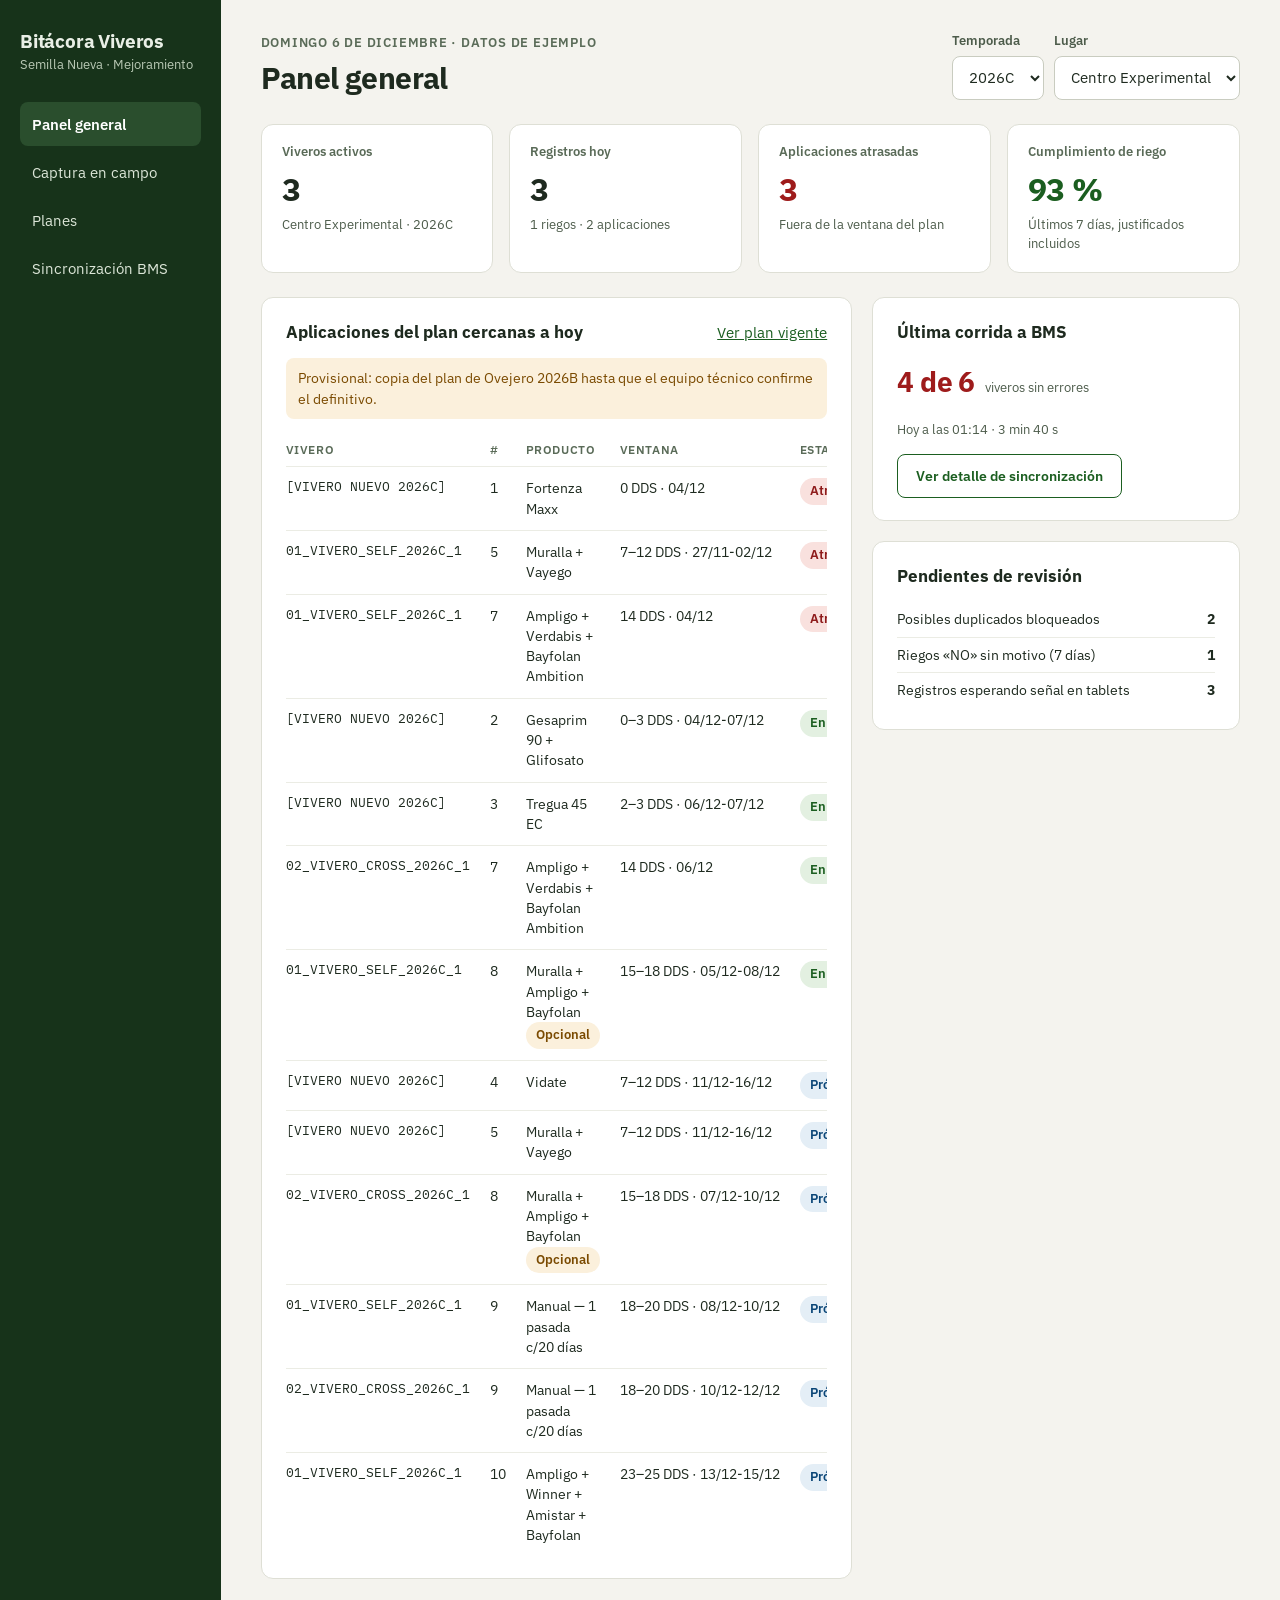
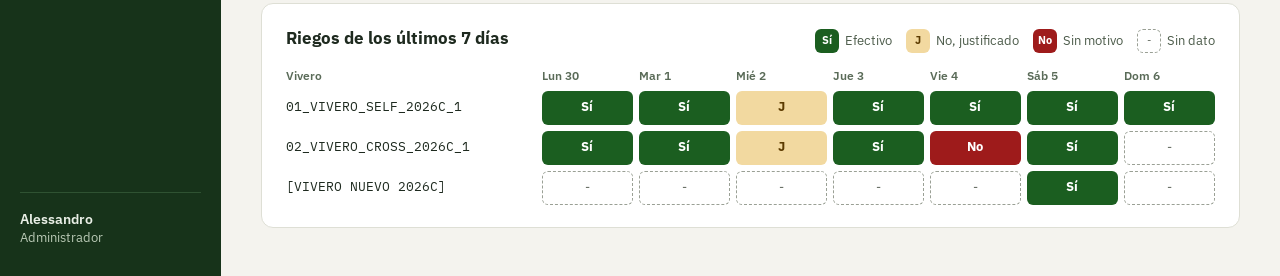
==== bitacora viveros.html @ ddafcb3c "Add files via upload" ====
<!DOCTYPE html>
<!-- ARCHIVO GENERADO por construir_unico.py: no editar a mano. Editar index.html, styles.css, data.js y app.js. -->
<html lang="es">
<head>
    <meta charset="utf-8">
    <meta name="viewport" content="width=device-width, initial-scale=1">
    <title>Bitácora Viveros</title>
    <link rel="preconnect" href="https://fonts.googleapis.com">
    <link rel="preconnect" href="https://fonts.gstatic.com" crossorigin>
    <link href="https://fonts.googleapis.com/css2?family=IBM+Plex+Sans:wght@400;500;600;700&family=IBM+Plex+Mono:wght@400;500&display=swap" rel="stylesheet">
    <style>
/*----------------------------------------------------
Bitacora viveros - estilos / 
Todos los colores viven aquí como variables (tokens)
------------------------------------------------------ */
:root {
    --bg: #F4F3EE;
    --surface: #FFFFFF;
    --surface-soft: #FAFAF6;
    --line: #DEDFD5;
    --line-soft: #EBECE4;
    --input-line: #C9CCC0;

    --ink: #1E2A1F;
    --muted: #4D5C4B;
    --label: #5A6B58;

    --green: #1B5E20;
    --green-dark: #17331A;
    --green-nav: #2A4E2D;
    --green-nav-line: #2F5232;
    --nav-text: #DCE6D8;
    --nav-sub: #B9C9B5;

    --blue: #0B4677;

    --ok-bg: #E3F0E1;   --ok-fg: #1B5E20;
    --err-bg: #F9E1DE;  --err-fg: #8E1B1B;  --err-row: #FCEEEC;
    --warn-bg: #FBF0DC; --warn-fg: #7A4A00;
    --info-bg: #E4EEF6; --info-fg: #0B4677; --info-row: #F1F6FA;

    --cell-si: #1B5E20;
    --cell-just: #F2D9A0; --cell-just-fg: #5C3B00;
    --cell-no: #9E1B1B;

    --radius: 12px;
    --radius-sm: 8px;
    --font: 'IBM Plex Sans', 'Helvetica Neue', sans-serif;
    --mono: 'IBM Plex Mono', ui-monospace, monospace;
}

* { box-sizing: border-box; }
html, body { margin: 0; }
body {
    background: var(--bg);
    color: var(--ink);
    font-family: var(--font);
    font-size: 15px;
    line-height: 1.45;
}
a { color: var(--green); }
a:hover { color: #0F3D13; }
button, input, select, textarea { font-family: inherit; font-size: inherit; color: inherit; }
button { cursor: pointer; }
button:disabled {cursor: not-allowed; }
:focus-visible {outline: 3px solid #6FA9DC; outline-offset: 2px; }
.mono { font-family: var(--mono); font-size: 13px; }
.oculto { display: none !important; }

/*------------------ Estructura ----------------------------*/
.app { display: flex; flex-wrap: wrap; min-height: 100vh; }

.sidebar {
    flex: 1 1 220px;
    max-width: 260px;
    background: var(--green-dark);
    color: #E9EFE6;
    padding: 28px 20px;
    display: flex;
    flex-direction: column;
    gap: 28px;
}
.brand-name { font-size: 19px; font-weight: 700; letter-spacing: -0.01em; }
.brand-sub { font-size: 13px; color: var(--nav-sub); }
.nav-links { display: flex; flex-direction: column; gap: 4px; }
.nav-links a {
    display: flex; align-items: center; min-height: 44px;
    padding: 0 12px; border-radius: var(--radius-sm);
    color: var(--nav-text); text-decoration: none; font-size: 15px;
}
.nav-links a:hover { background: var(--green-nav); color: #FFF; }
.nav-links a.activo { background: var(--green-nav); color: #FFF; font-weight: 600; }
.nav-user { margin-top: auto; border-top: 1px solid var(--green-nav-line); padding-top: 16px; }
.nav-user-name { font-size: 14px; font-weight: 600; }
.nav-user-rol { font-size: 13px; color: var(--nav-sub); }

.view {
    flex: 999 1 560px;
    min-width: 0;
    padding: 32px 40px 48px;
    display: flex;
    flex-direction: column;
    gap: 24px;
    outline: none;
}

/* -------- En el télefono el menú se vuelve una barra horizontal arriba */
@media (max-width: 820px) {
    .sidebar { max-width: none; flex-basis: 100%; padding: 14px 16px; gap: 10px; }
    .nav-links { flex-direction: row; overflow-x: auto; gap: 6px; }
    .nav-links a { white-space: nowrap; }
    .nav-user { display: none; }
    .view { padding: 20px 16px 40px; }
}

/* ----------------- Encabezados ----------------------------------- */
.page-head {
    display: flex; flex-wrap: wrap; align-items: flex-end;
    justify-content: space-between; gap: 16px;
}
.eyebrow {
    font-size: 13px; font-weight: 600; color: var(--label);
    text-transform: uppercase; letter-spacing: 0.06em;
}
h1 { margin: 4px 0 0; font-size: 30px; font-weight: 700; letter-spacing: -0.02em; }
h2 { margin: 0; font-size: 17px; font-weight: 700; }
.lead { margin: 6px 0 0; font-size: 15px; color: var(--muted); max-width: 720px; }

/*------------------------ Tarjeta y rejillas ------------------------- */
.card {
    background: var(--surface);
    border: 1px solid var(--line);
    border-radius: var(--radius);
    padding: 22px 24px;
    display: flex; flex-direction: column; gap: 14px;
    min-width: 0;
}
.card-head { display: flex; flex-wrap: wrap; justify-content: space-between; align-items: baseline; gap: 10px; }
.row { display: flex; flex-wrap: wrap; gap: 20px; align-items: stretch; }
.row > .grow-3 { flex: 3 1 520px; }
.row > .grow-2 { flex: 2 1 320px; }
.row > .grow-1 { flex: 1 1 360px; }
.stack { display: flex; flex-direction: column; gap: 20px; min-width: 0; }

.kpis { display: grid; grid-template-columns: repeat(4, minmax(0, 1fr)); gap:16px; }
@media (max-width: 1100px) { .kpis { grid-template-columns: repeat(2, minmax(0, 1fr)); } }
.kpi { background: var(--surface); border: 1px solid var(--line); border-radius: var(--radius); padding: 18px 20px; }
.kpi-label { font-size: 13px; font-weight: 600; color: var(--label); }
.kpi-value { font-size: 32px; font-weight: 700; letter-spacing: -0.02em; margin: 4px 0; }
.kpi-value.bad { color: var(--cell-no); }
.kpi-value.good { color: var(--green); }
.kpi-value.warn { color: var(--warn-fg); }
.kpi-sub { font-size: 13px; color: var(--muted); }

/*----------------------- Formularios ---------------------------------- */
.field { display: flex; flex-direction: column; gap: 5px; font-size: 13px; font-weight: 600; color: var(--muted); }
.field-inline { display: flex; flex-wrap: wrap; gap: 10px; }
.grid-2 { display: grid; grid-template-columns: repeat(2, minmax(0, 1fr)); gap: 12px; }
select, input[type=text], input[type=date], textarea {
    font-size: 15px; font-weight: 400;
    padding: 10px 12px; min-height: 44px;
    border: 1px solid var(--input-line); border-radius: var(--radius-sm);
    background: var(--surface); color: var(--ink); width: 100%;
}
textarea { min-height: 72px; resize: vertical; }

/*---------------- Botones ---------------------*/
.btn {
    display: inline-flex; align-items: center; justify-content: center; gap: 8px;
    min-height: 44px; padding: 0 18px; border-radius: var(--radius-sm);
    border: 1px solid var(--input-line); background: var(--surface);
    font-size: 14px; font-weight: 600; text-decoration: none; color: var(--ink);
}
.btn:hover { border-color: var(--muted); }
.btn-primary { background: var(--green); border-color: var(--green); color: #FFF; font-size: 15px; font-weight: 700; min-height: 48px; }
.btn-primary:hover { background: #154A19; color: #FFF; }
.btn-primary:disabled { background: #A8B6A4; border-color: #A8B6A4; }
.btn-blue { background: var(--blue); border-color: var(--blue); color: #FFF; }
.btn-outline-green { border-color: var(--green); color: var(--green); align-self: flex-start; }
.btn-sm { min-height: 40px; padding: 0 14px; font-size: 13px; }

.seg { display: flex; gap: 8px; }
.seg button {
    flex: 1; min-height: 46px; border-radius: 10px;
    border: 1px solid var(--input-line); background: var(--surface);
    font-size: 15px; font-weight: 700;
}
.seg button[aria-pressed=true].si { background: var(--green); border-color: var(--green); color: #FFF; }
.seg button[aria-pressed=true].parcial { background: #B45309; border-color: #B45309; color: #FFF; }
.seg button[aria-pressed=true].no { background: var(--cell-no); border-color: var(--cell-no); color: #FFF; }
.seg button[aria-pressed=true].azul { background: var(--blue); border-color: var(--blue); color: #FFF; }
.seg button[aria-pressed=true].verde { background: var(--green); border-color: var(--green); color: #FFF; }

.chips { display: flex; flex-wrap: wrap; gap: 8px; }
.chips button {
    min-height: 44px; padding: 0 14px; border-radius: 22px;
    border: 1px solid var(--input-line); background: var(--surface);
    font-size: 14px; font-weight: 600;
}
.chips button[aria-pressed=true] { background: var(--blue); border-color: var(--blue); color: #FFF; }

/* --------------------- Etiqueta de estudio ----------------------------- */
.pill { display: inline-block; padding: 4px 10px; border-radius: 999px; font-size: 13px; font-weight: 600; white-space: nowrap; }
.pill.ok { background: var(--ok-bg); color: var(--ok-fg); }
.pill.err { background: var(--err-bg); color: var(--err-fg); }
.pill.warn { background: var(--warn-bg); color: var(--warn-fg); }
.pill.info { background: var(--info-bg); color: var(--info-fg); }

.notice { border-radius: var(--radius-sm); padding: 10px 12px; font-size: 14px; }
.notice.warn { background: var(--warn-bg); color: var(--warn-fg); }
.notice.err { background: var(--err-row); color: #7A1616; }
.notice.muted { background: var(--bg); color: var(--muted); }

/* --------------------------- Tablas ------------------------*/
.table-wrap { overflow-x: auto; }
table { width: 100%; border-collapse: collapse; font-size: 14px; }
th {
    text-align: left; color: var(--label); font-size: 12px; font-weight: 600;
    text-transform: uppercase; letter-spacing: 0.05em; padding: 8px 10px;
}
td { padding: 11px 10px; border-top: 1px solid var(--line-soft); vertical-align: top; }
th:first-child, td:first-child { padding-left: 0; }
th:last-child, td:last-child { padding-right: 0; }
tr.fila-err { background: var(--err-row); }
tr.fila-cambio { background: var(--info-row); }
.valid-ok { color: var(--ok-fg); font-weight: 600; font-size: 13px; }
.valid-err { color: var(--err-fg); font-weight: 600; font-size: 13px; }
.valid-cambio { color: var(--info-fg); font-weight: 600; font-size: 13px; }
.table-foot { font-size: 13px; color: var(--muted); }

/* ------------------------------ Cuadricula de riego ----------------------------*/
.legend { display: flex; flex-wrap: wrap; gap: 14px; font-size: 13px; color: var(--muted); }
.legend span { display: inline-flex; align-items: center; gap: 6px; }
.grid-riegos { display: flex; flex-direction: column; gap: 6px; min-width: 640px; }
.grid-riegos .fila {
    display: grid; grid-template-columns: 250px repeat(7, minmax(0, 1fr)); gap: 6px; align-items: center;
} 
.grid-riegos .cab { font-size: 12px; font-weight: 600; color: var(--label); }
.celda {
    height: 34px; border-radius: 6px; display: flex; align-items: center; justify-content: center;
    font-size: 13px; font-weight: 700;
}
.celda.S { background: var(--cell-si); color: #FFF; }
.celda.J { background: var(--cell-just); color: var(--cell-just-fg); }
.celda.N { background: var(--cell-no); color: #FFF; }
.celda.X { border: 1px dashed #9AA095; color: #6B7268; font-weight: 400; }
.legend .celda { width: 24px; height: 24px; font-size: 11px; }

/*------------------- Pantalla Planes ------------------- */
.dropzone {
    border: 2px dashed #A9B5A3; border-radius: 10px; padding: 22px;
    display: flex; flex-direction: column; align-items: center; gap: 8px;
    text-align: center; background: var(--surface-soft);
}
.dropzone.arrastrando { border-color: var(--green); background: var(--ok-bg); }
.dropzone-file { font-family: var(--mono); font-size: 15px; font-weight: 500; }
.historial { display: flex; flex-direction: column; gap: 10px; font-size: 14px; }
.historial span { color: var(--muted); display: block; }

/* --------------------- Pantalla Sync --------------------------*/
.flujo { display: flex; flex-wrap: wrap; align-items: center; gap: 12px; }
.flujo .nodo{ flex: 1 1 200px; background: var(--surface); border: 1px solid var(--line); border-radius: var(--radius); padding: 16px 18px; }
.flujo .nodo b{ display: block; font-size: 16px; margin: 2px 0; }
.flujo .nodo small { font-size: 13px; color: var(--muted); }
.flujo .flecha { font-size: 22px; color: #6B7268; }
.lista-simple { display: flex; flex-direction: column; font-size: 14px; }
.lista-simple > div { display: flex; justify-content: space-between; gap: 12px; padding: 7px 0; border-top: 1px solid var(--line-soft); }
.lista-simple > div:first-child { border-top: 0; }

/* -------------------------- Pantalla Captura (diseño de telefono) --------------------- */
.captura { max-width: 440px; width: 100%; margin: 0 auto; display: flex; flex-direction: column; gap: 14px; }
.captura-head { background: var(--green-dark); color: #FFF; border-radius: var(--radius); padding: 16px 18px; display: flex; flex-direction: column; gap: 10px; }
.captura-head small { color: #C9D6C5; font-size: 13px; }
.estado-red { display: flex; align-items: center; gap: 8px; border-radius: var(--radius-sm); padding: 8px 10px; font-size: 13px; font-weight: 600; }
.estado-red.offline { background: var(--warn-bg); color: #5C3B00; }
.estado-red.online { background: var(--ok-bg); color: var(--ok-fg); }
.vivero-btn {
    text-align: left; width: 100%; min-height: 56px; padding: 10px 12px;
    border-radius: 10px; border: 1px solid var(--input-line); background: var(--surface);
    display: flex; flex-direction: column; gap: 2px;
}
.vivero-btn[aria-pressed=true] { border: 2px solid var(--blue); padding: 9px 11px; }
.vivero-btn .mono { font-weight: 500; }
.vivero-btn small { font-size: 12px; color: var(--muted); }
.plan-info { background: var(--ok-bg); border-radius: 10px; padding: 10px 12px; font-size: 14px; }
.plan-info b { color: var(--green); }
.btn-guardar { min-height: 54px; border-radius: 12px; border: 0; font-size: 17px; font-weight: 700; color: #FFF; width: 100%; }
.btn-guardar.riego { background: var(--blue); }
.btn-guardar.apli { background: var(--green); }

/* ------------------- Toast ------------------- */
.toast {
    position: fixed; left: 50%; bottom: 24px; transform: translateX(-50%);
    background: #2E7D32; color: #FFF; padding: 12px 20px; border-radius: 10px;
    font-weight: 600; box-shadow: 0 4px 14px rgba(0,0,0,.25); z-index: 50;
    max-width: 90%; text-align: center; display: none; 
}
.toast.error { background: var(--cell-no); }
.toast.visible { display: block; }
</style>
</head>
<body>
    <div class="app">
        <nav class="sidebar" aria-label="Menú principal">
            <div class="brand">
                <div class="brand-name">Bitácora Viveros</div>
                <div class="brand-sub">Semilla Nueva · Mejoramiento</div>
            </div>
            <div class="nav-links">
                <a href="#/panel" data-route="panel">Panel general</a>
                <a href="#/captura" data-route="captura">Captura en campo</a>
                <a href="#/planes" data-route="planes">Planes</a>
                <a href="#/sync" data-route="sync">Sincronización BMS</a>
            </div>
            <div class="nav-user">
                <div class="nav-user-name" id="usuarioNombre"></div>
                <div class="nav-user-rol" id="usuarioRol"></div>
            </div>
        </nav>
        <main id="view" class="view" tabindex="-1"></main>
    </div>
    <div id="toast" class="toast" role="status" aria-live="polite"></div>

    <!-- data.js es el único archivo con datos de ejemplo.
        Cuando se conecte Supabase, se reemplaza por consultas reales -->
    <script>
/* ============================================================
   DATOS DE EJEMPLO — solo para el diseño.
   Los nombres de campos siguen las columnas reales de Supabase
   (viveros, plan, registro_aplicaciones, registro_riegos) para
   que el cambio a consultas reales sea directo.
   Las fechas se calculan respecto a hoy para que el panel
   siempre se vea "vivo".
   ============================================================ */
(function () {
  function haceDias(n) {
    var d = new Date();
    d.setHours(0, 0, 0, 0);
    d.setDate(d.getDate() - n);
    return d.getFullYear() + '-' + String(d.getMonth() + 1).padStart(2, '0') + '-' + String(d.getDate()).padStart(2, '0');
  }
  function marca(diasAtras, hora) {
    return haceDias(diasAtras) + 'T' + hora + ':00-06:00';
  }

  // Plan de aplicaciones base (el mismo de Ovejero 2026B)
  var filasPlanBase = [
    [1, 0, 0, '0 DDS', 'Siembra', 'Tto. Semilla', 'Fortenza Maxx', '6–8 ml / Kg semilla', ''],
    [2, 0, 3, '0–3 DDS', 'V0', 'Herbicida preemergente', 'Gesaprim 90 + Glifosato', '1.0–1.5 kg/mz + 2.0 L/mz', ''],
    [3, 2, 3, '2–3 DDS', 'V0', 'Insect. suelo', 'Tregua 45 EC', '1.5–2.0 L/mz', 'Gusano nochero y plagas de suelo'],
    [4, 7, 12, '7–12 DDS', 'Ve–V2', 'Insect. suelo', 'Vidate', '1 L/mz', ''],
    [5, 7, 12, '7–12 DDS', 'V1–V2', 'Insect. chupadores', 'Muralla + Vayego', '0.325 L/mz + 0.10–0.125 L/mz', ''],
    [6, 11, 13, '11–13 DDS', 'V2–V3', 'Fertilización', 'Triple 15 Yara', '6 qq/mz', ''],
    [7, 14, 14, '14 DDS', 'V3–V4', 'Spiroplasma', 'Ampligo + Verdabis + Bayfolan Ambition', '0.15 L/mz + 0.15 L/mz + 1 L/mz', ''],
    [8, 15, 18, '15–18 DDS', 'V4–V5', 'Spiroplasma (OPC)', 'Muralla + Ampligo + Bayfolan', '0.15 L/mz + 0.15 L/mz + 1 L/mz', 'APLICACIÓN OPCIONAL'],
    [9, 18, 20, '18–20 DDS', 'V5–V6', 'Control Malezas', 'Manual — 1 pasada c/20 días', '1 pasada cada 20 días', ''],
    [10, 23, 25, '23–25 DDS', 'V6–V7', 'Spiroplasma / Spodoptera', 'Ampligo + Winner + Amistar + Bayfolan', '0.15 + 0.20 + 0.25 + 1 L/mz', ''],
    [11, 25, 30, '25–30 DDS', 'V7–V9', 'Fertilización', 'Nitrostend + S', '4 qq/mz', ''],
    [12, 28, 30, '28–30 DDS', 'V9–V10', 'Spodoptera', 'DeminFit + Certero + Muralla', '0.20 + 0.25 + 0.20 L/mz', ''],
    [13, 29, 32, '29–32 DDS', 'V9–V10', 'Spiroplasma / Spod. OPC', 'Ampligo + Winner + Nativo', '0.15 + 0.20 + 0.15 L/mz', 'OPCIONAL'],
    [14, 35, 35, '35 DDS', 'V11–V12', 'Spodoptera', 'Ampligo + Overon Speed', '0.20 + 0.25 L/mz', ''],
    [15, 38, 40, '38–40 DDS', 'V12', 'Fertilización', 'Nitrostend + S', '3 qq/mz', ''],
    [16, 38, 40, '38–40 DDS', 'V12', 'Fungicida', 'Amistar + Nativo', '0.50–0.70 + 0.15 L/mz', ''],
    [17, 45, 50, '45–50 DDS', 'VT', 'Fungicida', 'Amistar + Nativo', '0.50–0.70 + 0.15 L/mz', ''],
    [18, 45, 50, '45–50 DDS', 'VT', 'Spodoptera / Ácaros', 'Winner + DeminFit + Overon Speed', '0.20 + 0.20 + 0.20 L/mz', ''],
    [19, 60, 65, '60–65 DDS', 'R1–R2', 'Fungicida', 'Amistar + Nativo', '0.50–0.70 + 0.15 L/mz', 'Solo Plan 02'],
    [20, 65, 65, '65 DDS', 'R3–R4', 'Control Malezas', 'Basta', '2 L/mz', 'Solo Plan 02'],
    [21, 60, 65, '60–65 DDS', 'R3–R4', 'Spodoptera / Ácaros', 'Winner + Overon Speed', '0.20 + 0.20 L/mz', 'Solo Plan 02']
  ];
  function aFilas(arr) {
    return arr.map(function (r) {
      return { num: r[0], dds_inicio: r[1], dds_fin: r[2], dds_ventana: r[3], etapa: r[4], categoria: r[5], producto: r[6], dosis: r[7], observacion: r[8] };
    });
  }

  // "Archivo" de ejemplo que se carga en la pantalla Planes:
  // trae 2 cambios y 2 errores a propósito para mostrar la validación.
  var archivo = aFilas(filasPlanBase);
  archivo[5] = Object.assign({}, archivo[5], { dosis: '7 qq/mz' });                     // #6 cambia
  archivo[7] = Object.assign({}, archivo[7], { dds_inicio: 18, dds_fin: 15, dds_ventana: '18–15 DDS' }); // #8 error
  archivo[9] = Object.assign({}, archivo[9], { producto: 'Ampligo + Winner + Amistar Top + Bayfolan' }); // #10 cambia
  archivo[12] = Object.assign({}, archivo[12], { num: 12 });                              // # repetido

  window.DATA = {
    usuario: { nombre: 'Alessandro', rol: 'Administrador' },

    viveros: [
      { id: 21, nombre: '01_VIVERO_SELF_2026C_1', tipo: 'Self', lugar: 'Centro Experimental', temporada: '2026C', fecha_siembra: haceDias(16), activo: true, study_dbid: 1201 },
      { id: 22, nombre: '02_VIVERO_CROSS_2026C_1', tipo: 'Cross', lugar: 'Centro Experimental', temporada: '2026C', fecha_siembra: haceDias(14), activo: true, study_dbid: 1202 },
      { id: 23, nombre: '[VIVERO NUEVO 2026C]', tipo: 'Cross', lugar: 'Centro Experimental', temporada: '2026C', fecha_siembra: haceDias(2), activo: true, study_dbid: null },
      { id: 1, nombre: '01 SLFAFCIM_2026B', tipo: 'Self', lugar: 'Ovejero', temporada: '2026B', fecha_siembra: '2026-05-07', activo: true, study_dbid: 1058 },
      { id: 2, nombre: '02 BCRAFCIM_2026B', tipo: 'Cross', lugar: 'Ovejero', temporada: '2026B', fecha_siembra: '2026-05-11', activo: true, study_dbid: 1059 },
      { id: 3, nombre: '03 BC1_BlueLines_2026B', tipo: 'Cross', lugar: 'Ovejero', temporada: '2026B', fecha_siembra: '2026-05-18', activo: true, study_dbid: 1060 }
    ],

    planes: [
      { id: 'ce-2026c-v1', tipo: 'aplicaciones', lugar: 'Centro Experimental', temporada: '2026C', version: 1, estado: 'vigente',
        nota: 'Provisional: copia del plan de Ovejero 2026B hasta que el equipo técnico confirme el definitivo.', filas: aFilas(filasPlanBase) },
      { id: 'ov-2026b-v1', tipo: 'aplicaciones', lugar: 'Ovejero', temporada: '2026B', version: 1, estado: 'vigente',
        nota: 'Sigue vigente mientras haya viveros 2026B en cosecha.', filas: aFilas(filasPlanBase) }
    ],

    planArchivoEjemplo: { nombre: 'Plan_CentroExperimental_2026C.xlsx', filas: archivo },

    registro_aplicaciones: [
      { vivero_id: 21, num_aplicacion: '1', realizado: 'SI', fecha_real: haceDias(16), marca_temporal: marca(16, '07:10') },
      { vivero_id: 21, num_aplicacion: '2', realizado: 'SI', fecha_real: haceDias(15), marca_temporal: marca(15, '08:02') },
      { vivero_id: 21, num_aplicacion: '3', realizado: 'SI', fecha_real: haceDias(13), marca_temporal: marca(13, '07:45') },
      { vivero_id: 21, num_aplicacion: '4', realizado: 'SI', fecha_real: haceDias(8), marca_temporal: marca(8, '07:30') },
      { vivero_id: 22, num_aplicacion: '1', realizado: 'SI', fecha_real: haceDias(14), marca_temporal: marca(14, '07:05') },
      { vivero_id: 22, num_aplicacion: '2', realizado: 'SI', fecha_real: haceDias(13), marca_temporal: marca(13, '07:50') },
      { vivero_id: 22, num_aplicacion: '3', realizado: 'SI', fecha_real: haceDias(11), marca_temporal: marca(11, '08:15') },
      { vivero_id: 22, num_aplicacion: '4', realizado: 'SI', fecha_real: haceDias(5), marca_temporal: marca(5, '07:20') },
      { vivero_id: 22, num_aplicacion: '5', realizado: 'SI', fecha_real: haceDias(4), marca_temporal: marca(4, '07:40') },
      { vivero_id: 22, num_aplicacion: '6', realizado: 'SI', fecha_real: haceDias(0), marca_temporal: marca(0, '07:55') },
      { vivero_id: 21, num_aplicacion: '6', realizado: 'SI', fecha_real: haceDias(0), marca_temporal: marca(0, '08:20') }
    ],

    registro_riegos: [
      { vivero_id: 21, fecha_riego: haceDias(6), riego_efectivo: 'SI', tipo_riego: 'Goteo', razon_no: '', marca_temporal: marca(6, '06:40') },
      { vivero_id: 21, fecha_riego: haceDias(5), riego_efectivo: 'SI', tipo_riego: 'Goteo', razon_no: '', marca_temporal: marca(5, '06:35') },
      { vivero_id: 21, fecha_riego: haceDias(4), riego_efectivo: 'NO', tipo_riego: '', razon_no: 'Lluvia / suelo húmedo', marca_temporal: marca(4, '06:50') },
      { vivero_id: 21, fecha_riego: haceDias(3), riego_efectivo: 'SI', tipo_riego: 'Goteo', razon_no: '', marca_temporal: marca(3, '06:30') },
      { vivero_id: 21, fecha_riego: haceDias(2), riego_efectivo: 'SI', tipo_riego: 'Goteo', razon_no: '', marca_temporal: marca(2, '06:45') },
      { vivero_id: 21, fecha_riego: haceDias(1), riego_efectivo: 'SI', tipo_riego: 'Goteo', razon_no: '', marca_temporal: marca(1, '06:38') },
      { vivero_id: 21, fecha_riego: haceDias(0), riego_efectivo: 'SI', tipo_riego: 'Goteo', razon_no: '', marca_temporal: marca(0, '06:40') },
      { vivero_id: 22, fecha_riego: haceDias(6), riego_efectivo: 'SI', tipo_riego: 'Goteo', razon_no: '', marca_temporal: marca(6, '06:55') },
      { vivero_id: 22, fecha_riego: haceDias(5), riego_efectivo: 'SI', tipo_riego: 'Goteo', razon_no: '', marca_temporal: marca(5, '07:00') },
      { vivero_id: 22, fecha_riego: haceDias(4), riego_efectivo: 'NO', tipo_riego: '', razon_no: 'Lluvia / suelo húmedo', marca_temporal: marca(4, '07:02') },
      { vivero_id: 22, fecha_riego: haceDias(3), riego_efectivo: 'SI', tipo_riego: 'Goteo', razon_no: '', marca_temporal: marca(3, '06:58') },
      { vivero_id: 22, fecha_riego: haceDias(2), riego_efectivo: 'NO', tipo_riego: '', razon_no: '', marca_temporal: marca(2, '07:10') },
      { vivero_id: 22, fecha_riego: haceDias(1), riego_efectivo: 'SI', tipo_riego: 'Aspersión', razon_no: '', marca_temporal: marca(1, '07:05') },
      { vivero_id: 23, fecha_riego: haceDias(1), riego_efectivo: 'SI', tipo_riego: 'Goteo', razon_no: '', marca_temporal: marca(1, '07:30') },
      { vivero_id: 1, fecha_riego: haceDias(3), riego_efectivo: 'NO', tipo_riego: '', razon_no: 'Decisión técnica', marca_temporal: marca(3, '08:00') }
    ],

    // Lo que hoy no existe y la app nueva agregaría
    duplicadosBloqueados: 2,
    pendientesEnvio: 3,

    sync: {
      corrida: { hora: '01:14', duracion: '3 min 40 s' },
      resultados: [
        { vivero_id: 21, ap_filas: 6, r_filas: 14, estado: 'ok' },
        { vivero_id: 22, ap_filas: 7, r_filas: 13, estado: 'ok' },
        { vivero_id: 23, ap_filas: 0, r_filas: 1, estado: 'sin_vincular' },
        { vivero_id: 1, ap_filas: 21, r_filas: 96, estado: 'ok' },
        { vivero_id: 2, ap_filas: 20, r_filas: 94, estado: 'ok' },
        { vivero_id: 3, ap_filas: 19, r_filas: 90, estado: 'error', error: 'BMS respondió HTTP 500 al subir el archivo de riegos (se reintentará)' }
      ],
      noches: [
        { dias: 0, res: '4 de 6 · 1 error · 1 sin vincular', nivel: 'err' },
        { dias: 1, res: '5 de 6 · 1 sin vincular', nivel: 'warn' },
        { dias: 2, res: '5 de 5 OK', nivel: 'ok' },
        { dias: 3, res: '5 de 5 OK', nivel: 'ok' },
        { dias: 4, res: '4 de 5 · 1 reintento exitoso', nivel: 'warn' },
        { dias: 5, res: '5 de 5 OK', nivel: 'ok' },
        { dias: 6, res: '5 de 5 OK', nivel: 'ok' }
      ]
    },

    catalogos: {
      tiposRiego: ['Goteo', 'Aspersión', 'Gravedad', 'Manual', 'Otro'],
      razonesRiegoNo: ['Lluvia / suelo húmedo', 'Falta de agua', 'Falla de bomba / equipo', 'Falta de personal', 'Decisión técnica', 'Otro (describir en observaciones)'],
      razonesAplicacionNo: ['Clima / lluvia', 'Falta de producto', 'Falta de personal', 'Decisión técnica', 'Otro (describir en observaciones)'],
      etapas: ['VE', 'V0', 'V1', 'V2', 'V3', 'V4', 'V5–V6', 'V6–V7', 'V7–V9', 'V9–V10', 'V11–V12', 'VT', 'R1–R2', 'R3–R4']
    }
  };
})();
</script>
    <script>
/* ============================================================
   Bitácora Viveros — lógica de pantallas (solo diseño)
   Cada pantalla es una función render*() que devuelve HTML.
   Los datos vienen de window.DATA (data.js). Las acciones que
   en el futuro irán a Supabase están marcadas con  // SUPABASE:
   ============================================================ */
   (function () {
    'use strict';
    
    var D = window.DATA;
    var vista = document.getElementById('view');

    //---------------  Utilidades ----------------------------------
    function esc(s) { 
        return String(s == null ? '' : s).replace(/[&<>"']/g, function(c) {
            return { '&': '&amp;', '<': '&lt;', '>': '&gt;', '"': '&quot;', "'": '&#39;' }[c];
        });
    }
    function hoy() { var d = new Date(); d.setHours(0, 0, 0, 0); return d; }
    function aISO(d) {
        return d.getFullYear() + '-' + String(d.getMonth() + 1).padStart(2, '0') + '-' + String(d.getDate()).padStart(2, '0');
    }
    function deISO(s) { var p = String(s).split('-'); return new Date(+p[0], +p[1] - 1, +p[2]); }
    function sumarDias(d, n) { var x = new Date(d); x.setDate(x.getDate() + n); return x; }
    function diasEntre(a, b) { return Math.round((b - a) / 86400000); }
    function ddmm(d) { return String(d.getDate()).padStart(2, '0') + '/' + String(d.getMonth() + 1).padStart(2, '0'); } 
    var DIAS = ['Dom', 'Lun', 'Mar', 'Mié', 'Jue', 'Vie', 'Sáb'];
    var MESES = ['enero', 'febrero', 'marzo', 'abril', 'mayo', 'junio', 'julio', 'agosto', 'septiembre', 'octubre', 'noviembre', 'diciembre'];
    var DIAS_LARGOS = ['Domingo', 'Lunes', 'Martes', 'Miércoles', 'Jueves', 'Viernes', 'Sábado'];
    function diaCorto(d) { return DIAS[d.getDay()] + ' '  + d.getDate(); }
    function fechaLarga(d) { return DIAS_LARGOS[d.getDay()] + ' ' + d.getDate() + ' de ' + MESES[d.getMonth()]; }
    function horaDe(marca) { var m = String(marca).match(/T(\d{2}:\d{2})/); return m ? m[1] : ''; }
    // Marca temporal en hora local con la zona horaria del dispositivo, ej. 2026-11-18T16:05:12-06:00.
    // Se usa la misma para riegos y aplicaciones, así horaDe() siempre muestra la hora local.
    function marcaAhora() {
        var d = new Date(), off = -d.getTimezoneOffset(), a = Math.abs(off);
        function dos(n) { return String(n).padStart(2, '0'); }
        return aISO(d) + 'T' + dos(d.getHours()) + ':' + dos(d.getMinutes()) + ':' + dos(d.getSeconds()) +
            (off >= 0 ? '+' : '-') + dos(Math.floor(a / 60)) + ':' + dos(a % 60); 
    }
    function unicos(arr) { return arr.filter(function (v, i) { return arr.indexOf(v) === i; }); }
    function opciones(lista, sel) {
        return lista.map(function (o) { return '<option' + (o === sel ? ' selected' : '') + '>' + esc(o) + '</option>'; }).join('');
    }

    var timerToast;
    function toast(msg, esError) {
        var t = document.getElementById('toast');
        t.textContent = msg;
        t.className = 'toast visible' + (esError ? ' error' : '');
        clearTimeout(timerToast);
        timerToast = setTimeout(function () { t.className = 'toast'; }, 3500);
    }

    // ----------------------------- Consultas sobre los datos -----------------------
    // SUPABASE: Cada función de este bloque se convierte en una consulta
    function viveroPorId(id) { return D.viveros.filter(function (v) { return v.id === id; })[0]; }
    function viverosActivos() { return D.viveros.filter(function (v) { return v.activo;}); }
    function ddsDe(v) { return diasEntre(deISO(v.fecha_siembra), hoy()); }
    function planVigente(tipo, lugar, temporada) {
        return D.planes.filter(function (p) {
            return p.tipo === tipo && p.lugar === lugar && p.temporada === temporada && p.estado === 'vigente'; 
        })[0] || null;
    }
    function aplicacionesHechas(viveroId) {
        return D.registro_aplicaciones.filter(function (r) { return r.vivero_id === viveroId && r.realizado !== 'NO'; })
            .map(function (r) { return String(r.num_aplicacion); });
    }
    function riegosDe(viveroId, fechaISO) {
        return D.registro_riegos.filter(function (r) { return r.vivero_id === viveroId && r.fecha_riego === fechaISO; });
    }

    //Estado de una celda de la cuadrícula de riego
    function estadoRiegoDia(viveroId, fechaISO) {
        var rs = riegosDe(viveroId, fechaISO);
        if (!rs.length) return 'X';
        if (rs.some(function (r) { return r.riego_efectivo === 'SI'; })) return 'S';
        if (rs.every(function (r) { return r.razon_no; })) return 'J';
        return 'N';
    }

    // Aplicaciones del plan cercanas a hoy para un vivero
    function aplicacionesCercanas(v) {
        var plan = planVigente('aplicaciones', v.lugar, v.temporada);
        if (!plan) return [];
        var dds = ddsDe(v), hechas = aplicacionesHechas(v.id), siembra = deISO(v.fecha_siembra);
        return plan.filas.filter(function (f) {
            return hechas.indexOf(String(f.num)) < 0 && f.dds_fin >= dds - 10 && f.dds_inicio <= dds + 7;
        }).map(function (f) {
            var estado = dds > f.dds_fin ? 'atrasada' : (dds >= f.dds_inicio ? 'ventana' : 'proxima');
            var ini = sumarDias(siembra, f.dds_inicio), fin = sumarDias(siembra, f.dds_fin);
            return {
                vivero: v.nombre, num: f.num, producto: f.producto, opcional: /opc/i.test(f.observacion),
                ventana: f.dds_ventana + ' · ' + (f.dds_inicio === f.dds_fin ? ddmm(ini) : ddmm(ini) + '-' + ddmm(fin)),
                estado: estado, diasAtraso: dds - f.dds_fin
            };
        });
    }

    //----------- Estado de la interfaz ------------------------------------------
    var estado = {
        filtro: { temporada: '2026C', lugar: 'Centro Experimental' },
        planes: { tipo: 'aplicaciones', lugar: 'Centro Experimental', temporada: '2026C', archivo: null, filas: null },
        captura: nuevaCaptura('riego'),
        enLinea: navigator.onLine
    };
    function nuevaCaptura(modo) {
        return { modo: modo, viveroId: null, fecha: aISO(hoy()), efectivo: '', tipoRiego: '', razon: '',
            planNum: '', realizado: '', fechaReal: aISO(hoy()), cambio: '', extraEtapa: '', extraProducto: '', extraDosis: '', obs: ''};
    }

    // ----------------------------------------------------
    // PANTALLA 1 · PANEL GENERAL
    //-----------------------------------------------------
    function renderPanel() {
        var f = estado.filtro;
        var temporada = unicos(D.viveros.map(function (v) { return v.temporada; })).sort().reverse();
        var lugares = unicos(D.viveros.map(function (v) { return v.lugar; })).concat(['Todos']);
        var viv = viverosActivos().filter(function (v) {
            return v.temporada === f.temporada && (f.lugar === 'Todos' || v.lugar === f.lugar);
        });
        var ids = viv.map(function (v) { return v.id; });
        var hoyISO = aISO(hoy());

        var cercanas = [];
        viv.forEach(function (v) { cercanas = cercanas.concat(aplicacionesCercanas(v)); });
        var orden = { atrasada: 0, ventana: 1, proxima: 2 };
        cercanas.sort(function (a, b) { return orden[a.estado] - orden[b.estado] || a.num - b.num; });
        var atrasadas = cercanas.filter(function (c) { return c.estado === 'atrasada'; }).length;

        var riegosHoy = D.registro_riegos.filter(function (r) { return ids.indexOf(r.vivero_id) >=0 && r.fecha_riego === hoyISO; }).length;
        var apliHoy = D.registro_aplicaciones.filter(function (r) { return ids.indexOf(r.vivero_id) >= 0 && r.fecha_real === hoyISO; }).length;

        var dias = [];
        for (var i = 6; i >= 0; i--) dias.push(sumarDias(hoy(), -i));
        var conDato = 0, cumplidos = 0, sinMotivo = 0;
        var filasRiego = viv.map(function (v){
            var celdas = dias.map(function (d){
                var e = estadoRiegoDia(v.id, aISO(d));
                if (e !== 'X') conDato++;
                if (e === 'S' || e === 'J') cumplidos++;
                if (e === 'N') sinMotivo++;
                return e;
            });
            return { vivero: v.nombre, celdas: celdas };
        });
        var pctRiego = conDato ? Math.round(cumplidos / conDato * 100) : null;
        var cumplimiento = pctRiego === null ? '-' : pctRiego + ' %';
        // Umbrales de diseño, a confirmar con el equipo técnico: 90% o más en verde, menos de 75% en rojo.
        var claseRiego = pctRiego === null ? '' : pctRiego >= 90 ? 'good' : pctRiego < 75 ? 'bad' : 'warn';
        // Con "Todos" puede haber varios lugares: se juntan los planes provisionales de todos.
        var avisosPlan = [];
        viv.forEach(function (v) {
            var p = planVigente('aplicaciones', v.lugar, v.temporada);
            if (p && p.nota && /provisional/i.test(p.nota) && avisosPlan.indexOf(p) < 0) avisosPlan.push(p);
        });
        var r = D.sync.resultados;
        var ok = r.filter(function (x) { return x.estado === 'ok'; }).length;

        var etiquetaEstado = {
            atrasada: function (c) { return '<span class="pill err">Atrasada ' + c.diasAtraso + (c.diasAtraso === 1 ? ' día': ' días') + '</span>'; },
            ventana: function () { return '<span class="pill ok">En ventana</span>'; },
            proxima: function () { return '<span class="pill info">Próxima</span>'; }
        };
        var letras = { S: 'Sí', J: 'J', N: 'No', X: '-' };

        return '' +
            '<header class="page-head">' +
                '<div><div class="eyebrow">' + fechaLarga(hoy()) + ' · datos de ejemplo</div><h1>Panel general</h1></div>' +
                '<div class="field-inline">' +
                    '<label class="field">Temporada<select data-bind="filtro.temporada">' + opciones(temporada, f.temporada) + '</select></label>' +
                    '<label class="field">Lugar<select data-bind="filtro.lugar">' + opciones(lugares, f.lugar) + '</select></label>' +
                '</div>' +
            '</header>' +
            
            '<section class="kpis" aria-label="Indicadores">' + 
                kpi('Viveros activos', viv.length, f.lugar + ' · ' + f.temporada, '') +
                kpi('Registros hoy', riegosHoy + apliHoy, riegosHoy + ' riegos · ' + apliHoy + ' aplicaciones', '') +
                kpi('Aplicaciones atrasadas', atrasadas, 'Fuera de la ventana del plan', atrasadas ? 'bad' : 'good') +
                kpi('Cumplimiento de riego', cumplimiento, 'Últimos 7 días, justificados incluidos', claseRiego) +
            '</section>' +

            '<section class="row">' +
                '<div class="card grow-3">' +
                    '<div class="card-head"><h2>Aplicaciones del plan cercanas a hoy</h2><a href="#/planes">Ver plan vigente</a></div>' +
                    avisosPlan.map(function (p) {
                        return '<div class="notice warn">' + (f.lugar === 'Todos' ? '<b>' + esc(p.lugar) + ':</b> ' : '') + esc(p.nota) + '</div>';
                    }).join('') +
                    (cercanas.length ?
                        '<div class="table-wrap"><table style="min-width:560px"><thead><tr><th>Vivero</th><th>#</th><th>Producto</th><th>Ventana</th><th>Estado</th></tr></thead><tbody>' +
                        cercanas.map(function (c) {
                            return '<tr><td class="mono">' + esc(c.vivero) + '</td><td>' + c.num + '</td><td>' + esc(c.producto) + 
                                (c.opcional ? ' <span class="pill warn">Opcional</span>' : '') + '</td><td style="white-space:nowrap">' + esc(c.ventana) +
                                '</td><td>' + etiquetaEstado[c.estado](c) + '</td></tr>';
                        }).join('') + '</tbody></table></div>'
                        : '<div class="notice muted">No hay aplicaciones pendientes cerca de la fecha para este filtro.</div>') +
                    '</div>' +

                    '<div class="stack grow-2">' +
                        '<div class="card">' +
                        '<h2>Última corrida a BMS</h2>' +
                        '<div style="display:flex;align-items:baseline;gap:10px"><div class="kpi-value ' + (ok === r.length ? 'good' : 'bad') + '" style="font-size:28px">' + ok + ' de ' + r.length + '</div><div class="kpi-sub">viveros sin errores</div></div>' +
                        '<div class="kpi-sub">Hoy a las ' + D.sync.corrida.hora + ' · ' + D.sync.corrida.duracion + '</div>' +
                        '<a class="btn btn-outline-green" href="#/sync">Ver detalle de sincronización</a>' +
                    '</div>' +
                    '<div class="card">' +
                        '<h2>Pendientes de revisión</h2>' +
                        '<div class="lista-simple">' +
                            '<div><span>Posibles duplicados bloqueados</span><b>' + D.duplicadosBloqueados + '</b></div>' +
                            '<div><span>Riegos «NO» sin motivo (7 días)</span><b>' + sinMotivo + '</b></div>' +
                            '<div><span>Registros esperando señal en tablets</span><b>' + D.pendientesEnvio + '</b></div>' +
                        '</div>' +
                    '</div>' +
                '</div>' +
            '</section>' +

            '<section class="card">' +
                '<div class="card-head"><h2>Riegos de los últimos 7 días</h2>' +
                '<div class="legend">' +
                    '<span><span class="celda S">Sí</span>Efectivo</span>' +
                    '<span><span class="celda J">J</span>No, justificado</span>' +
                    '<span><span class="celda N">No</span>Sin motivo</span>' +
                    '<span><span class="celda X">-</span>Sin dato</span>' +
                '</div>' +
            '</div>' +
            (filasRiego.length ?
                '<div class="table-wrap"><div class="grid-riegos">' +
                '<div class="fila cab"><span>Vivero</span>' + dias.map(function (d) { return '<span>' + diaCorto(d) + '</span>'; }).join('') + '</div>' +
                filasRiego.map(function (fr) {
                    return '<div class="fila"><span class="mono">' + esc(fr.vivero) + '</span>' +
                        fr.celdas.map(function (c) { return '<span class="celda ' + c + '">' + letras[c] + '</span>'; }).join('') + '</div>';
                }).join('') +
                '</div></div>' 
                : '<div class="notice muted">Sin viveros activos para este filtro.</div>') +
            '</section>';
    }
    function kpi(label, valor, sub, clase) {
        return '<div class="kpi"><div class="kpi-label">' + esc(label) + '</div><div class="kpi-value ' + clase + '">' + esc(valor) +
            '</div><div class="kpi-sub">' + esc(sub) + '</div></div>';
    }

    //------------------------------------------------------------------------------
    // PANTALLA 2 · CARGAR PLAN
    //------------------------------------------------------------------------------
    function validarPlan(filas, vigente) {
        var vistos = {}, errores = 0, cambios = 0;
        var porNum = {};
        (vigente ? vigente.filas : []).forEach(function (f) { porNum[f.num] = f; });
        var resultado = filas.map(function (f) {
            var probs = [];
            var num = Number(f.num), ini = Number(f.dds_inicio), fin = Number(f.dds_fin);
            if (!f.num && f.num !== 0) probs.push('Falta el #');
            else if (vistos[num]) probs.push('# repetido: ya existe el ' + num);
            if (!Number.isInteger(ini) || !Number.isInteger(fin)) probs.push('DDS debe ser número entero');
            else if (fin < ini) probs.push('DDS fin menor que inicio');
            if (!String(f.producto || '').trim()) probs.push('Falta el producto');
            vistos[num] = true;

            var antes = porNum[num], cambio = '';
            if (!probs.length && antes) {
                var dif = [];
                if (antes.producto !== f.producto) dif.push('producto');
                if (antes.dosis !== f.dosis) dif.push('dosis');
                if (antes.dds_inicio !== ini || antes.dds_fin !== fin) dif.push('DDS');
                if (dif.length) cambio = 'Cambia ' + dif.join(' y ') + ' vs v' + vigente.version;
            } else if (!probs.length && vigente && !antes) {
                cambio = 'Nueva respecto a v' + vigente.version;
            }
            if (probs.length) errores++;
            if (cambio) cambios++;
            return { fila: f, problemas: probs, cambio: cambio};
        });
        return { filas: resultado, errores: errores, cambios: cambios, validas: filas.length - errores };
    }

    function renderPlanes() {
        var p = estado.planes;
        var lugares = unicos(D.viveros.map(function (v) { return v.lugar; }));
        var temporadas = ['2027A'].concat(unicos(D.viveros.map(function (v) { return v.temporada; })).sort().reverse());
        var vigente = planVigente(p.tipo, p.lugar, p.temporada);
        var usan = viverosActivos().filter(function (v) { return v.lugar === p.lugar && v.temporada === p.temporada; });
        var val = p.filas ? validarPlan(p.filas, vigente) : null;
        var siguiente = vigente ? vigente.version + 1 : 1;
        var historial = D.planes.filter(function (x) { return x.tipo === p.tipo; });

        return '' +
            '<header><div class="eyebrow">Planes · datos de ejemplo</div><h1>Cargar plan de temporada</h1>' +
                '<p class="lead">Sube el archivo que envía el equipo técnico. La app lo valida, muestra las diferencias con el plan vigente y solo lo publica cuando no hay errores.</p></header>' +

            '<section class="row">' +
                '<div class="card grow-1">' +
                    '<h2>1 · ¿A qué corresponde?</h2>' +
                    '<div class="seg" role="group" aria-label="Tipo de plan">' +
                        '<button type="button" class="verde" data-action="plan-tipo" data-valor="aplicaciones" aria-pressed="' + (p.tipo === 'aplicaciones') + '">Aplicaciones</button>' +
                        '<button type="button" class="azul" data-action="plan-tipo" data-valor="riego" aria-pressed="' + (p.tipo === 'riego') + '">Riego</button>' +
                    '</div>' +
                    '<div class="grid-2">' +
                        '<label class="field">Lugar<select data-bind="planes.lugar">' + opciones(lugares, p.lugar) + '</select></label>' +
                        '<label class="field">Temporada<select data-bind="planes.temporada">' + opciones(temporadas, p.temporada) + '</select></label>' +
                    '</div>' +
                    '<div class="notice muted">' +
                    (vigente 
                        ? '<b style="color:var(--ink)">Plan vigente:</b> versión ' + vigente.version + ' · ' + vigente.filas.length + ' aplicaciones<br>' + esc(vigente.nota || '')
                        : '<b style="color:var(--ink)">Sin plan vigente</b> para esta combinación.') +
                    '<br>' + (usan.length ? 'Lo usan ' + usan.length + ' vivero(s): ' + usan.map(function (v) { return esc(v.nombre); }).join(', '): 'Ningún vivero activo lo usa todavía.') +
                '</div>' +
                (p.tipo === 'riego' ? '<div class="notice warn">Aún no existe un plan de riego. Las columnas de la plantilla se definen cuando el equipo técnico confirme qué quiere planificar (frecuencia por etapa, lámina, etc.).</div>' : '') +
            '</div>' +

            '<div class="card grow-1">' +
                '<h2>2 · Archivo del plan</h2>' +
                '<div class="dropzone" id="dropzone">' +
                    '<svg aria-hidden="true" width="28" height="28" viewBox="0 0 24 24" fill="none" stroke="#1B5E20" stroke-width="1.8" stroke-linecap="round" stroke-linejoin="round"><path d="M14 3H7a2 2 0 0 0-2 2v14a2 2 0 0 0 2 2h10a2 2 0 0 0 2-2V8z"></path><path d="M14 3v5h5"></path>' +
                        (p.archivo ? '<path d="M9 14l2 2 4-4"></path>' : '<path d="M12 18v-6"></path><path d="M9 15l3-3 3 3"></path>') + '</svg>' +
                    (p.archivo
                        ? '<div class="dropzone-file">' + esc(p.archivo) + '</div><div class="kpi-sub">' + p.filas.length + ' filas leídas</div>'
                        : '<div style="font-weight:600">Arrastra aquí el Excel o CSV del plan</div><div class="kpi-sub">o elígelo desde tu computadora</div>') +
                    '<label class="btn">' + (p.archivo ? 'Cambiar archivo' : 'Elegir archivo') +
                        '<input type="file" accept=".xlsx,.xls,.csv" data-action="plan-archivo" class="oculto"></label>' +
                '</div>' +
                '<div style="display:flex;flex-wrap:wrap;gap:14px">' +
                    '<a href="#/planes" data-action="plan-plantilla">Descargar plantilla vacía (.csv)</a>' +
                    (p.archivo ? '<a href="#/planes" data-action="plan-quitar">Quitar archivo</a>' : '<a href="#/planes" data-action="plan-ejemplo">Usar archivo de ejemplo</a>') +
                '</div>' +
            '</div>' +
        '</section>' +

        (val ? 
            '<section class="card">' +
                '<div class="card-head"><h2>3 · Revisión antes de publicar</h2>' +
                    '<div class="field-inline">' +
                        '<span class="pill ok">' + val.validas + ' filas válidas</span>' +
                        (val.errores ? '<span class="pill err">' + val.errores + ' con errores</span>' : '') +
                        (val.cambios ? '<span class="pill info">' + val.cambios + ' cambian respecto a la versión ' + (vigente ? vigente.version : '') + '</span>' : '') +
                    '</div>' +
                '</div>' +
                '<div class="table-wrap"><table style="min-width:820px"><thead><tr><th>#</th><th>DDS</th><th>Etapa</th><th>Categoría</th><th>Producto</th><th>Dosis</th><th>Validación</th></tr></thead><tbody>' +
                val.filas.map(function (r) {
                    var f = r.fila, clase = r.problemas.length ? 'fila-err' : (r.cambio ? 'fila-cambio' : '');
                    var celda = r.problemas.length ? '<span class="valid-err">' + esc(r.problemas.join(' · ')) + '</span>'
                        : (r.cambio ? '<span class="valid-cambio">' + esc(r.cambio) + '</span>' : '<span class="valid-ok">Correcta</span>');
                    return  '<tr class="' + clase + '"><td><b>' + esc(f.num) + '</b></td><td style="white-space:nowrap">' + esc(f.dds_inicio) + '-' + esc(f.dds_fin) +
                        '</td><td>' + esc(f.etapa) + '</td><td>' + esc(f.categoria) + '</td><td>' + esc(f.producto) + '</td><td>' + esc(f.dosis) + '</td><td>' + celda + '</td></tr>';    
                }).join('') +
            '</tbody></table></div>' +
        '</section>'
        : '') +

        '<section class="row">' +
            '<div class="card grow-3">' + 
                '<h2>' + (val ? '4' : '3') + ' · Publicar</h2>' +
                '<p class="lead" style="margin:0">Se crea la versión ' + siguiente + ' del plan de ' + esc(p.lugar) + ' ' + esc(p.temporada) +
                    '. Los registros ya capturados conservan la versión con la que se hicieron, así Power BI no mezcla planes.</p>' +
                '<div class="field-inline">' +
                    (!val ? '<button type="button" class="btn btn-primary" disabled>Carga un archivo para publicar</button>'
                        : val.errores ? '<button type="button" class="btn btn-primary" disabled>Corrige ' + val.errores + (val.errores === 1 ? ' error' : ' errores') + ' para publicar</button>'
                        : '<button type="button" class="btn btn-primary" data-action="plan-publicar">Publicar versión ' + siguiente + '</button>') +
                    '<button type="button" class="btn" data-action="plan-borrador"' + (val ? '' : ' disabled') + '>Guardar como borrador</button>' +
                '</div>' +
            '</div>' +
            '<div class="card grow-2">' +
                '<h2>Historial</h2>' +
                (historial.length ? '<div class="historial">' + historial.map(function (h){
                   return '<div><b>' + esc(h.lugar + ' ' + h.temporada) + ' · versión ' + h.version + (h.estado === 'vigente' ? ' · vigente' : '') + '</b><span>' + esc(h.nota || '') + '</span></div>';  
                }).join('') + '</div>' : '<div class="kpi-sub">Todavía no hay planes de este tipo.</div>') +
            '</div>' +
        '</section>';
    }

    function cargarArchivoPlan(nombre) {
        // SUPABASE / DISEÑO: aquí se leería el Excel real (por ejemplo con SheetJS).
        // Por ahora se usa siempre el archivo de ejemplo para mostrar la validación
        estado.planes.archivo = nombre || D.planArchivoEjemplo.nombre;
        estado.planes.filas = D.planArchivoEjemplo.filas;
        render();
    }

    function descargarPlantilla(){ 
        var cab = 'num,dds_inicio,dds_fin,dds_ventana,etapa,categoria,producto,dosis,observacion\n';
        var ej = '1,0,0,0 DDS,Siembra,Tto. Semilla,Fortenza Maxx,6-8 ml / kg semilla,\n';
        var blob = new Blob(['' + cab + ej], { type: 'text/csv;charset=utf-8' });
        var a = document.createElement('a');
        a.href = URL.createObjectURL(blob);
        a.download = 'plantilla_plan_aplicaciones.csv';
        document.body.appendChild(a); a.click(); a.remove();
        setTimeout(function () { URL.revokeObjectURL(a.href); }, 1000);
    }

    //---------------------------------------------------------------------
    // PANTALLA 3 · SINCRONIZACIÓN BMS
    // --------------------------------------------------------------------
    function renderSync() {
        var r = D.sync.resultados;
        var ok = r.filter(function (x) { return x.estado === 'ok'; }).length;
        var err = r.filter(function (x) { return x.estado === 'error'; }).length;
        var sin = r.filter(function (x) { return x.estado === 'sin_vincular'; }).length;
        var est = {
            ok: { txt: 'Subido', cls: 'ok', accion: 'Ver archivos' },
            error: { txt: 'Falló', cls: 'err', accion: 'Reintentar' },
            sin_vincular: { txt: 'Sin estudio vinculado', cls: 'warn', accion: 'Vincular'}
        };

        return '' +
            '<header class="page-head">' +
                '<div><div class="eyebrow">Sincronización · datos de ejemplo</div><h1>Supabase -> BMS</h1></div>' +
                '<button type="button" class="btn btn-primary" data-action="sync-ahora">Sincronizar ahora</button>' +
            '</header>' +

            '<section class="flujo" aria-label="Cómo viajan los datos">' +
                '<div class="nodo"><div class="eyebrow">Origen</div><b>Supabase</b><small>registro_aplicaciones · registro_riegos</small></div>' +
                '<div class="flecha" aria-hidden="true">-></div>' +
                '<div class="nodo"><div class="eyebrow">Proceso nocturno · 01:00</div><b>Edge Function</b><small>Arma el Excel en código, sin Google Sheets</small></div>' +
                '<div class="flecha" aria-hidden="true">-></div>' + 
                '<div class="nodo"><div class="eyebrow">Destino</div><b>BMS</b><small>CropProtectSchedule · IrrigMethod_text</small></div>' +
            '</section>' +

            '<section class="card">' +
                '<div class="card-head"><h2>Corrida de hoy, ' + D.sync.corrida.hora + '</h2>' +
                    '<span class="kpi-sub">' + ok + ' subidos · ' + err + ' con error · ' + sin + ' sin vincular · ' + D.sync.corrida.duracion + '</span></div>' + 
                '<div class="table-wrap"><table style="min-width:860px"><thead><tr><th>Vivero</th><th>Estudio en BMS</th><th>Aplicaciones</th><th>Riegos</th><th>Estado</th><th><span class="oculto">Accion</span></th></tr></thead><tbody>' +
                    r.map(function (x) {
                        var v = viveroPorId(x.vivero_id), e = est[x.estado];
                        return '<tr><td class="mono">' + esc(v.nombre) + '</td>' +
                            '<td class="kpi-sub">' + (v.study_dbid ? 'Estudio ' + v.study_dbid + ' · instancia confirmada' : 'Sin asignar') + '</td>' +
                            '<td>'  + (x.ap_filas ? x.ap_filas + ' filas' : '-') + '</td><td>' + (x.r_filas ? x.r_filas + ' filas' : '-') + '</td>' +
                            '<td><span class="pill ' + e.cls + '">' + e.txt + '</span>' + (x.error ? '<div class="kpi-sub" style="margin-top:4px">' + esc(x.error) + '</div>' : '') + '</td>' +
                            '<td style="text-align:right"><button type="button" class="btn btn-sm" data-action="sync-accion" data-valor="' + esc(e.accion) + '" data-vivero="' + esc(v.nombre) + '">' + e.accion + '</button></td></tr>';
                    }).join('') +
                '</tbody></table></div>' +
            '</section>' +
            
            '<section class="row">' +
                '<div class="card grow-1"><h2>Últimas 7 noches</h2><div class="lista-simple">' +
                    D.sync.noches.map(function (n) {
                        var color = n.nivel === 'ok' ? 'var(--ok-fg)' : n.nivel === 'warn' ? 'var(--warn-fg)' : 'var(--err-fg)';
                        return '<div><span>' + diaCorto(sumarDias(hoy(), -n.dias)) + '</span><b style="color:' + color + '">' + esc(n.res) + '</b></div>';
                    }).join('') +
                '</div></div>' +
                '<div class="card grow-1"><h2>Avisos</h2><div class="historial">' +
                    '<div><b>Correo si falla un vivero</b><span>Se envía al terminar la corrida, con el vivero y el error de BMS.</span></div>' +
                    '<div><b>Reintento automático</b><span>Un segundo intento a los 10 minutos si BMS responde con error.</span></div>' +
                    '<div><b>Vinculación exacta</b><span>Si un vivero no tiene estudio de BMS asignado, no se sube nada hasta vincularlo.</span></div>' +
                '</div></div>' +
            '</section>';
    }

    // --------------------------------------------------
    // PANTALLA 4 · CAPTURA EN CAMPO
    // --------------------------------------------------
    function renderCaptura() {
        var c = estado.captura;
        var hoyISO = aISO(hoy());
        var viveros = viverosActivos();
        var v = c.viveroId ? viveroPorId(c.viveroId) : null;
        var esRiego = c.modo === 'riego';
        var previos = v && esRiego ? riegosDe(v.id, c.fecha) : [];
        var cat = D.catalogos;

        var red = estado.enLinea
            ? (D.pendientesEnvio ? '<div class="estado-red offline">' + D.pendientesEnvio + ' registros pendientes de enviar</div>' : '<div class="estado-red online">En línea · todo enviado</div>')
            : '<div class="estado-red offline">Sin señal · ' + D.pendientesEnvio + ' registros se enviarán al volver la conexión</div>';

        var listaViveros = viveros.map(function (x) {
            var riegoHoy = riegosDe(x.id, hoyISO)[0];
            var sub = ddsDe(x) + ' DDS  · ' + x.lugar + ' · '  + (riegoHoy ? 'Riego de hoy registrado (' + horaDe(riegoHoy.marca_temporal) + ')' :  'Sin riego hoy');
            return '<button type="button" class="vivero-btn" data-action="cap-vivero" data-valor="' + x.id + '" aria-pressed="' + (c.viveroId === x.id) + '">' +
                '<span class="mono">' + esc(x.nombre) + '</span><small>' + esc(sub) + '</small></button>';
        }).join('');

        var cuerpo = !v ? '' : (esRiego ? camposRiego(c, previos, cat) : camposAplicacion(c, v, cat));
        var etiquetaGuardar = esRiego ? (previos.length ? 'Guardar segundo riego' : 'Guardar riego') : 'Guardar aplicación';

        return '' +
            '<div class="captura">' +
                '<div class="captura-head">' +
                    '<div><div style="font-size:17px;font-weight:700">Captura en campo</div><small>' + esc(D.usuario.nombre) + '  · el responsable se llena solo</small></div>' +
                    red +
                '</div>' +
                '<div class="seg" role="group" aria-label="Tipo de registro">' +
                    '<button type="button" class="azul" data-action="cap-modo" data-valor="riego" aria-pressed="' + esRiego + '">Riego</button>' +
                    '<button type="button" class="verde" data-action="cap-modo" data-valor="apli" aria-pressed="' + !esRiego + '">Aplicación</button>' +
                '</div>' +
                '<div class="field">Vivero<div style="display:flex;flex-direction:column;gap:8px;margin-top:2px">' + listaViveros + '</div></div>' +
                (v ? cuerpo : '<div class="notice muted">Elige un vivero para continuar.</div>') +
                (v ? '<label class="field">Observaciones<textarea data-bind="captura.obs" placeholder="Condiciones, notas...">' + esc(c.obs) + '</textarea></label>' : '') +
                (v ? '<button type="button" class="btn-guardar ' + (esRiego ? 'riego' : 'apli') + '" data-action="cap-guardar">' + etiquetaGuardar + '</button>' : '') +
            '</div>';
    }

    function camposRiego(c, previos, cat) {
        return '' + 
            (previos.length ? '<div class="notice err"><b>Ya guardaste un riego en este vivero para esta fecha (' + horaDe(previos[0].marca_temporal) + ').</b><br>¿Es un segundo riego? Si no, cambia de vivero o de fecha.</div>' : '') +
            '<label class="field">Fecha del riego<input type="date" data-bind="captura.fecha" value="' + c.fecha + '" max="' + aISO(hoy()) + '"></label>' +
            '<div class="field">¿Riego efectivo?<div class="seg" role="group" aria-label="¿Riego efectivo?">' +
                '<button type="button" class="si" data-action="cap-set" data-campo="efectivo" data-valor="SI" aria-pressed="' + (c.efectivo === 'SI') + '">Sí</button>' +
                '<button type="button" class="no" data-action="cap-set" data-campo="efectivo" data-valor="NO" aria-pressed="' + (c.efectivo === 'NO') + '">No</button>' +
            '</div></div>' +
            (c.efectivo === 'SI' ? '<div class="field">Tipo de riego<div class="chips">' + cat.tiposRiego.map(function (t){
                return '<button type="button" data-action="cap-set" data-campo="tipoRiego" data-valor="' + esc(t) + '" aria-pressed="' + (c.tipoRiego === t) + '">' + esc(t) + '</button>';
            }).join('') + '</div></div>' : '') +
            (c.efectivo === 'NO' ? '<label class="field">Razón por la que no se regó (obligatoria)<select data-bind="captura.razon"><option value="">- Selecciona -</option>' + opciones(cat.razonesRiegoNo, c.razon) + '</select></label>' : '');
    }

    function camposAplicacion(c, v, cat) {
        var plan = planVigente('aplicaciones', v.lugar, v.temporada);
        var hechas = aplicacionesHechas(v.id);
        var filas = plan ? plan.filas : [];
        var sel = filas.filter(function (f) { return String(f.num) === String(c.planNum); })[0];
        var esExtra = c.planNum === 'EXTRA';
        var info = '';
        if (sel) {
            var s = deISO(v.fecha_siembra), ini = sumarDias(s, sel.dds_inicio), fin = sumarDias(s, sel.dds_fin);
            info = '<div class="plan-info"><b>' + esc(sel.dds_ventana) + '</b> · Etapa <b>' + esc(sel.etapa) + '</b> · ' + esc(sel.categoria) +
                '<br>Producto: <b>' + esc(sel.producto) + '</b><br>Dosis: <b>' + esc(sel.dosis) + '</b>' +
                '<br>Ventana: <b>' + (sel.dds_inicio === sel.dds_fin ? ddmm(ini) : ddmm(ini) + ' - ' + ddmm(fin)) + '</b> (hoy ' + ddsDe(v) + ' DDS)' +
                (sel.observacion ? '<br><span style="color:var(--warn-fg);font-weight:700">' + esc(sel.observacion) + '</span>' : '') + '</div>';
        }
        return '' +
            (plan ? '' : '<div class="notice warn">No hay plan vigente para ' + esc(v.lugar + ' ' + v.temporada) + '. Solo se pueden registrar aplicaciones extra.</div>') +
            '<label class="field">Aplicación del plan<select data-bind="captura.planNum"><option value="">- Selecciona -</option>' +
                filas.map(function (f) {
                    var hecha = hechas.indexOf(String(f.num)) >= 0;
                    return '<option value="' + f.num + '"' + (String(c.planNum) === String(f.num) ? ' selected' : '') + '>#' + f.num + ' · ' + esc(f.etapa) + ' · ' + esc(f.producto)  + (hecha ? ' (ya registrada)' : '') + '</option>';
                }).join('') +
                '<option value="EXTRA"' + (esExtra ? ' selected' : '') + '>Aplicación extra (fuera de plan)</option></select></label>' +
            info +
            (sel && hechas.indexOf(String(sel.num)) >= 0 ? '<div class="notice err"><b>Esta aplicación ya está registrada en este vivero.</b> Guardála solo si es una repetición.</div>' : '') +
            (esExtra ?
                '<label class="field">Etapa del cultivo<select data-bind="captura.extraEtapa"><option value="">- Selecciona -</option>' + opciones(cat.etapas, c.extraEtapa) + '</select></label>' +
                '<label class="field">Producto(s)<input type="text" data-bind="captura.extraProducto" value="' + esc(c.extraProducto) + '" placeholder="Ej: Amistar + Nativo"></label>' +
                '<label class="field">Dosis<input type="text" data-bind="captura.extraDosis" value="' + esc(c.extraDosis) + '" placeholder="Ej: 0.50 L/mz + 0.15 L/mz"></label>' : '') +
            '<div class="field">¿Se realizó?<div class="seg" role="group" aria-label="¿Se realizó?">' +
                ['SI', 'PARCIAL', 'NO'].map(function (o) {
                    return '<button type="button" class="' + o.toLowerCase() + '" data-action="cap-set" data-campo="realizado" data-valor="' + o + '" aria-pressed="' + (c.realizado === o) + '">' + (o === 'SI' ? 'Sí' : o === 'NO' ? 'No' : 'Parcial') + '</button>';
                }).join('') +
            '</div></div>' +
            (c.realizado && c.realizado !== 'NO' ? '<label class="field">Fecha real de aplicación<input type="date" data-bind="captura.fechaReal" value="' + c.fechaReal + '" max="' + aISO(hoy()) + '"></label>' : '') +
            (c.realizado === 'PARCIAL' && !esExtra ? '<label class="field">¿Qué cambió vs el plan? (dosis o producto)<input type="text" data-bind="captura.cambio" value="' + esc(c.cambio) + '" placeholder="Ej: no se aplicó Vayego"></label>' : '') +
            (c.realizado === 'NO' ? '<label class="field">Razón por la cual no se realizó (obligatoria)<select data-bind="captura.razon"><option value="">- Selecciona -</option>' + opciones(cat.razonesAplicacionNo, c.razon) + '</select></label>' : ''); 
    }

    function guardarCaptura() {
        var c = estado.captura, v = viveroPorId(c.viveroId), hoyISO = aISO(hoy());
        if (!v) return toast('Elige el vivero', true);
        if (c.modo === 'riego') {
            if (!c.fecha) return toast('Indica la fecha del riego', true);
            if (c.fecha > hoyISO) return toast('La fecha no puede ser futura', true);
            if (!c.efectivo) return toast('Indica si el riego fue efectivo',true);
            if (c.efectivo === 'SI' && !c.tipoRiego) return toast('Elige el tipo de riego', true);
            if (c.efectivo === 'NO' && !c.razon) return toast('La razón es obligatoria cuando no se regó', true);
            // SUPABASE: insert en registro_riegos con submission_id (UUID) único.
            D.registro_riegos.push({ vivero_id: v.id, fecha_riego: c.fecha, riego_efectivo: c.efectivo, tipo_riego: c.tipoRiego,
                razon_no: c.razon, marca_temporal: marcaAhora(), submission_id: nuevoId() });
        } else {
            if (!c.planNum) return toast('Elige la aplicación', true);
            if (c.planNum === 'EXTRA' && (!c.extraEtapa || !c.extraProducto.trim())) return toast('Indica etapa y producto de la aplicación extra', true);
            if (!c.realizado) return toast('Indica si se realizó',true);
            if (c.realizado !== 'NO' && !c.fechaReal) return toast('Indica la fecha real', true);
            if (c.realizado !== 'NO' && c.fechaReal > hoyISO) return toast('La fecha no puede ser futura', true);
            if (c.realizado === 'PARCIAL' && c.planNum !== 'EXTRA' && !c.cambio.trim()) return toast('Indica qué cambió vs el plan', true);
            if (c.realizado === 'NO' && !c.razon) return toast('La razón es obligatoria cuando no se realizó', true);
            //SUPABASE: insert en registro_aplicaciones con submission_id (UUID) único
            D.registro_aplicaciones.push({ vivero_id: v.id, num_aplicacion: String(c.planNum), realizado: c.realizado,
                fecha_real: c.realizado === 'NO' ? null : c.fechaReal, marca_temporal: marcaAhora(), submission_id: nuevoId() });
        }
        if (!estado.enLinea) D.pendientesEnvio++;
        toast(estado.enLinea ? 'Registro guardado' : 'Guardado en el dispositivo; se enviará al volver la señal');
        // Se limpia TODO, incluido el vivero, para que no se repita el mismo registro por accidente.
        estado.captura = nuevaCaptura(c.modo);
        render();
        window.scrollTo(0, 0);
    }
    function nuevoId() {
        return (window.crypto && crypto.randomUUID) ? crypto.randomUUID() : 'id-' + Date.now() + '-' + Math.random().toString(16).slice(2);
    }

    //-------------------------------------------------------------
    // NAVEGACIÓN Y EVENTOS
    //-------------------------------------------------------------
    var rutas = { panel: renderPanel, planes: renderPlanes, sync: renderSync, captura: renderCaptura };
    function rutaActual() {
        var r = (location.hash || '').replace(/^#\/?/, '');
        return rutas[r] ? r : 'panel';
    }
    function render() {
        var r = rutaActual();
        vista.innerHTML = rutas[r]();
        document.querySelectorAll('.nav-links a').forEach(function (a) {
            var activo = a.getAttribute('data-route') === r;
            a.classList.toggle('activo', activo);
            if (activo) a.setAttribute('aria-current', 'page'); else a.removeAttribute('aria-current');
        });
        enlazarDropzone();
    }

    function asignar(ruta, valor) {
        var partes = ruta.split('.'), obj = estado;
        for (var i = 0; i < partes.length - 1; i++) obj = obj[partes[i]];
        obj[partes[partes.length - 1]] = valor;
    }

    //clics
    vista.addEventListener('click', function (e) {
        var el = e.target.closest('[data-action]');
        if (!el || el.tagName === 'INPUT') return;
        var acc = el.getAttribute('data-action'), val = el.getAttribute('data-valor');
        var c = estado.captura;
        switch (acc) {
            case 'plan-tipo' : estado.planes.tipo = val; estado.planes.archivo = null; estado.planes.filas = null; render(); break;
            case 'plan-ejemplo': e.preventDefault(); cargarArchivoPlan(); break;
            case 'plan-quitar': e.preventDefault(); estado.planes.archivo = null; estado.planes.filas = null; render(); break;
            case 'plan-plantilla': e.preventDefault(); descargarPlantilla(); break;
            case 'plan-publicar': toast('Diseño: aqui se guardaría la nueva versión en Supabase'); break;
            case 'plan-borrador': toast('Diseño: aquí se guardaría el borrador en Supabase'); break;
            case 'sync-ahora': toast('Diseño: aquí se llamaría a la Edge Function de sincronización'); break;
            case 'sync-accion': toast('Diseño: «' + val + '» para ' + el.getAttribute('data-vivero')); break;
            case 'cap-modo': estado.captura = nuevaCaptura(val); estado.captura.viveroId = c.viveroId; render(); break;
            case 'cap-vivero': c.viveroId = Number(val); c.planNum = ''; render(); break;
            case 'cap-set':
                var campo = el.getAttribute('data-campo');
                c[campo] = val;
                if (campo === 'efectivo') { c.tipoRiego = ''; c.razon = ''; }
                if (campo === 'realizado') { c.razon = ''; c.cambio = ''; }
                render(); break;
            case 'cap-guardar': guardarCaptura(); break;
        }
    });

    // Selects y fechas: cambian el estado y vuelven a dibujar 
    vista.addEventListener('change', function (e) {
        var el = e.target;
        if (el.getAttribute('data-action') === 'plan-archivo' && el.files && el.files[0]) { cargarArchivoPlan(el.files[0].name); return; }
        var b = el.getAttribute('data-bind');
        if (!b) return;
        asignar(b, el.value);
        if (b === 'planes.lugar' || b === 'planes.temporada') { estado.planes.archivo = null; estado.planes.filas = null; }
        if (el.tagName === 'SELECT' || el.type === 'date') render();
    });

    //texto libre: se guarda sin volver a dibujar (para no perder el foco)
    vista.addEventListener('input', function (e) {
        var el = e.target, b = el.getAttribute('data-bind');
        if (b && (el.tagName === 'TEXTAREA' || el.type === 'text')) asignar(b, el.value);
    });

    function enlazarDropzone() {
        var dz = document.getElementById('dropzone');
        if (!dz) return;
        ['dragenter', 'dragover'].forEach(function (ev) {
            dz.addEventListener(ev, function (e) { e.preventDefault(); dz.classList.add('arrastrando'); });
        });
        ['dragleave', 'drop'].forEach(function (ev) {
            dz.addEventListener(ev, function (e) { e.preventDefault(); dz.classList.remove('arrastrando'); });
        });
        dz.addEventListener('drop', function (e) {
            var f = e.dataTransfer && e.dataTransfer.files && e.dataTransfer.files[0];
            if (f) cargarArchivoPlan(f.name);
        });
    }

    window.addEventListener('online', function () { estado.enLinea = true; if (rutaActual() === 'captura') render(); });
    window.addEventListener('offline', function () { estado.enLinea = false; if (rutaActual() === 'captura') render(); });
    window.addEventListener('hashchange', function () { render(); vista.focus(); window.scrollTo(0, 0); });

    document.getElementById('usuarioNombre').textContent = D.usuario.nombre;
    document.getElementById('usuarioRol').textContent = D.usuario.rol;
    render();  
})();
</script>
</body>
</html>
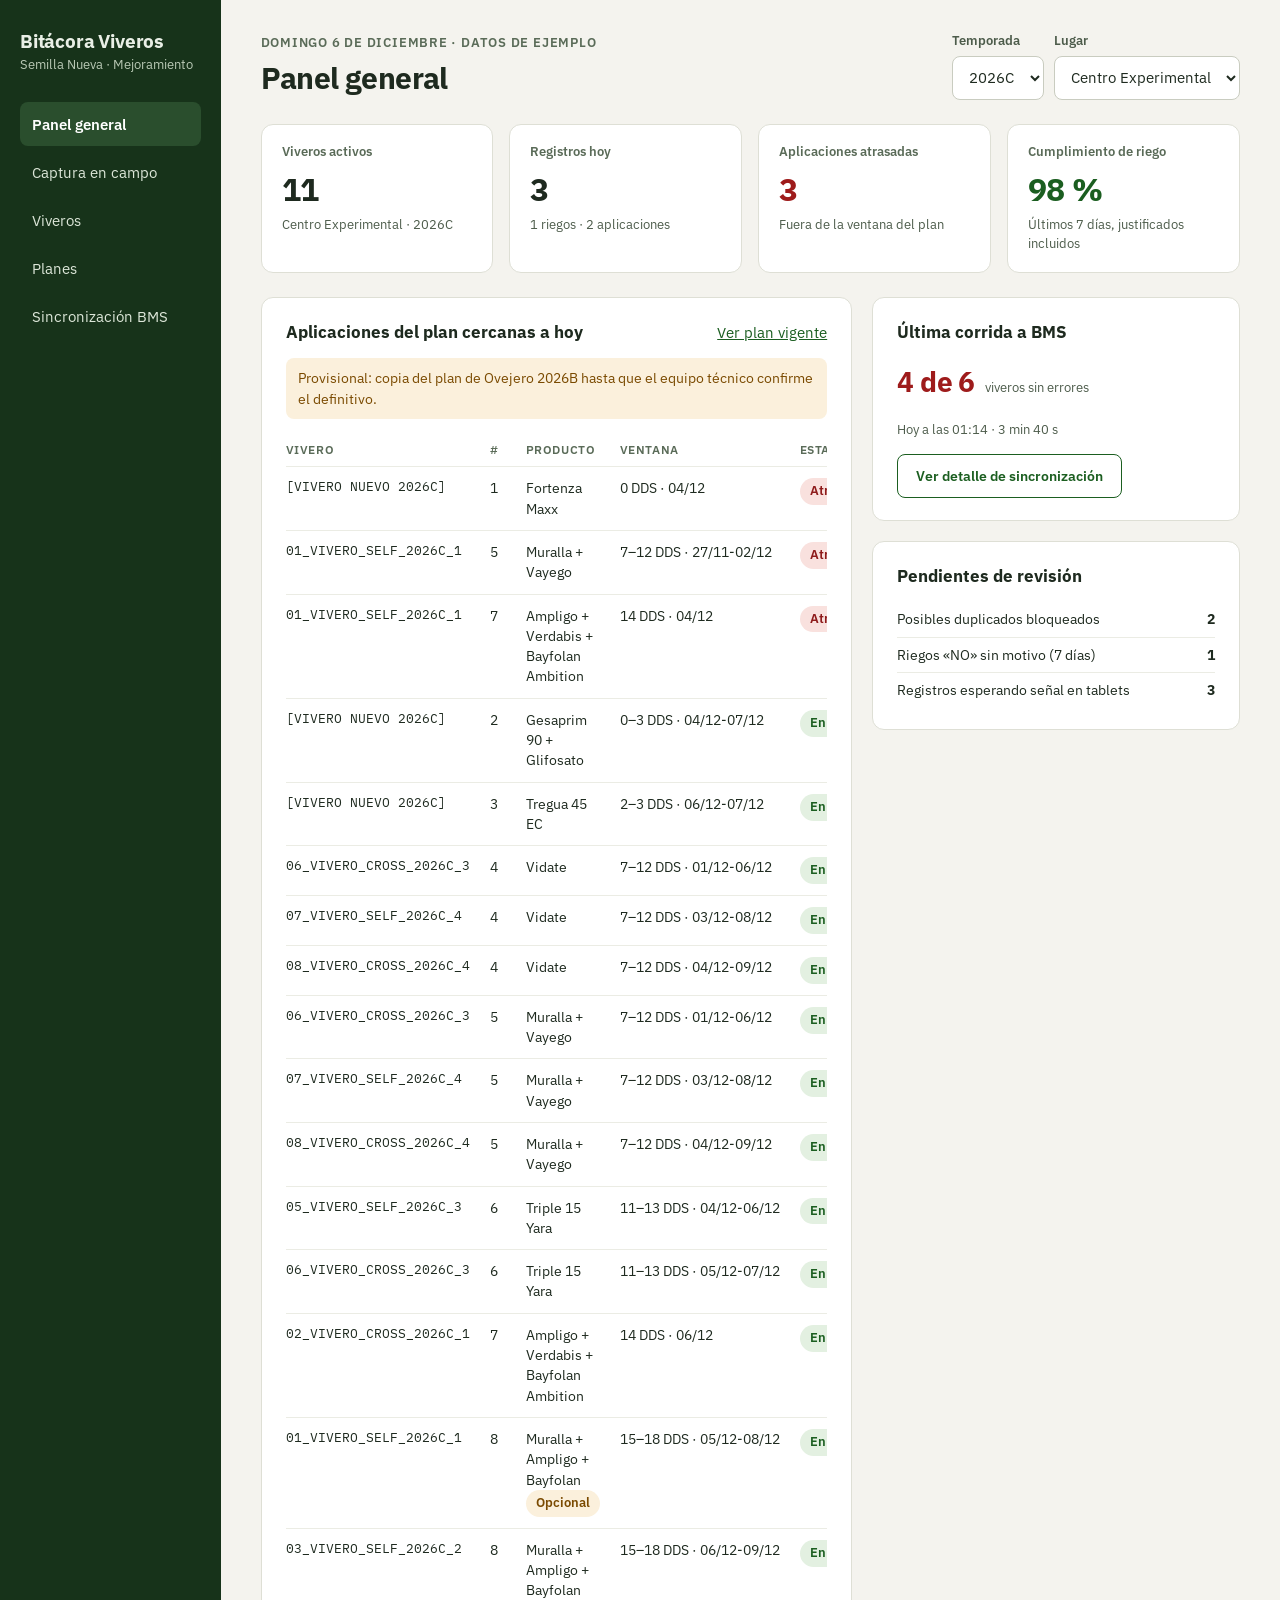
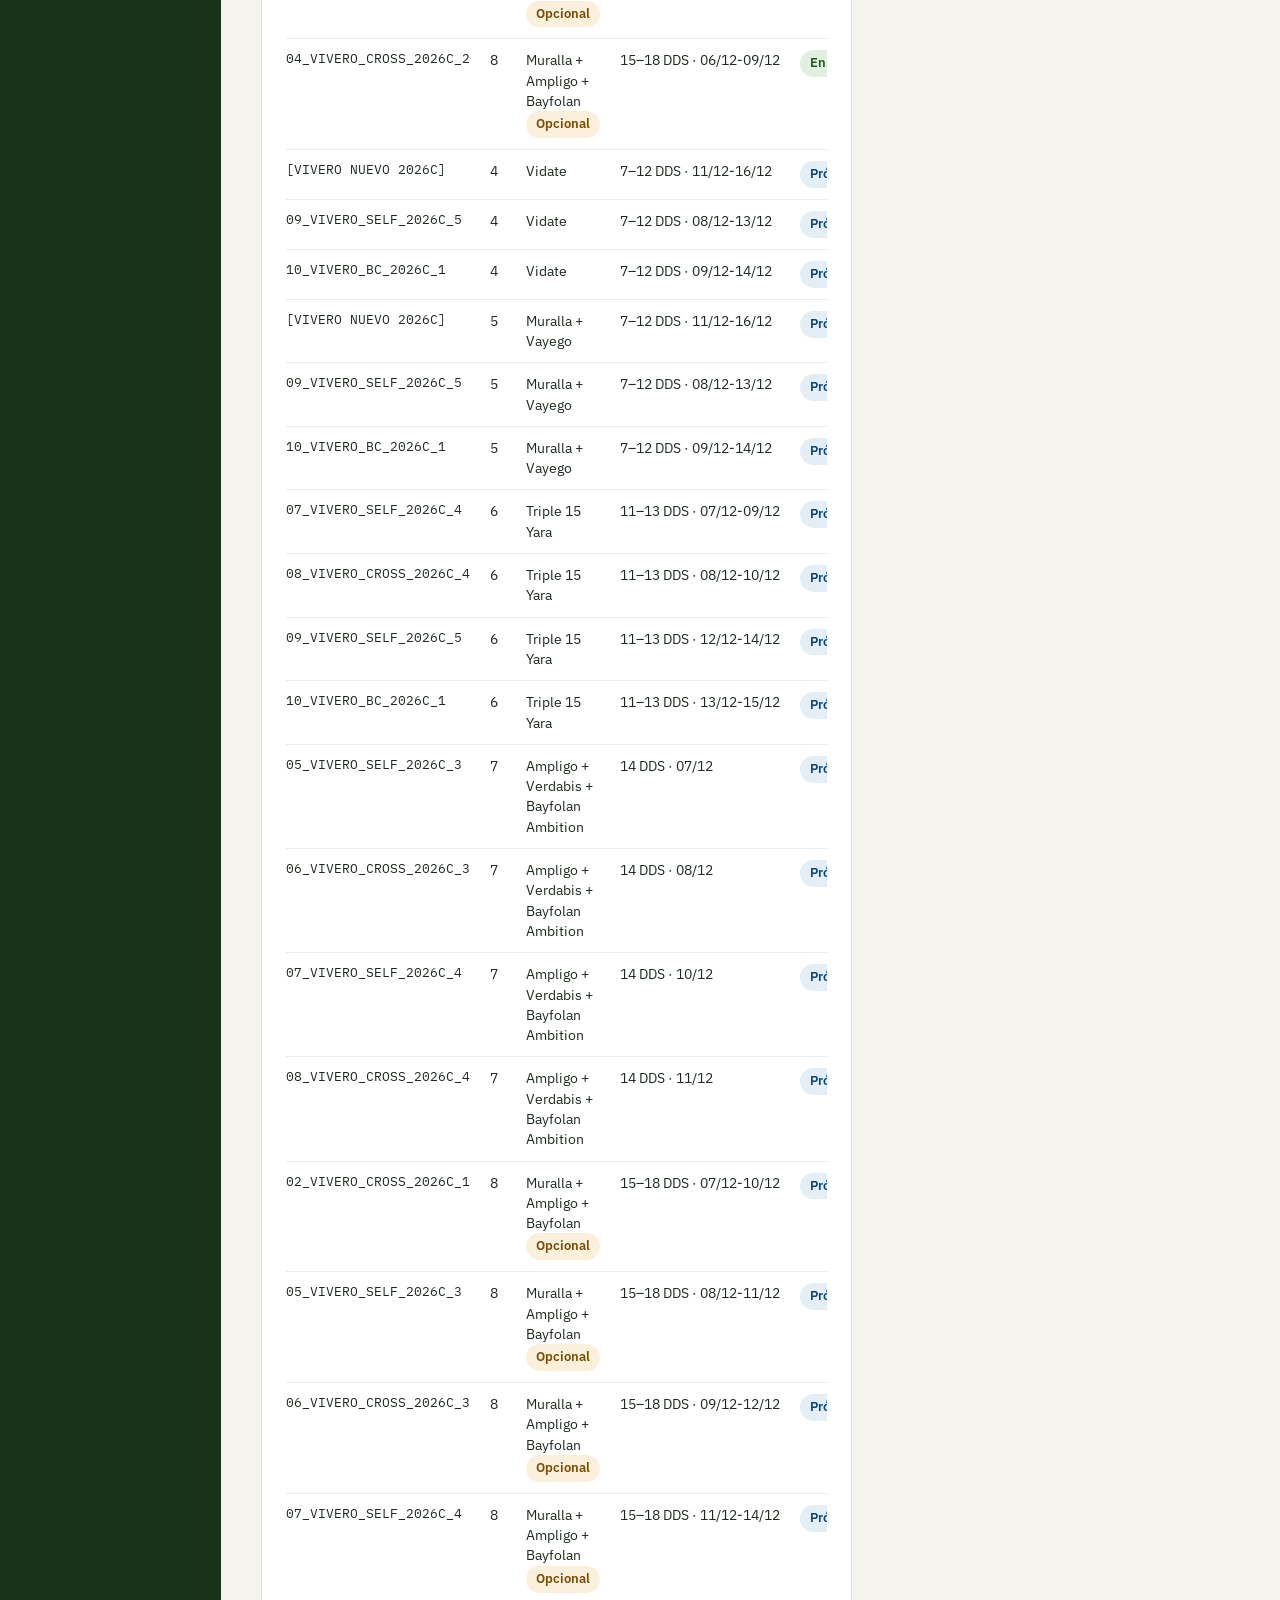
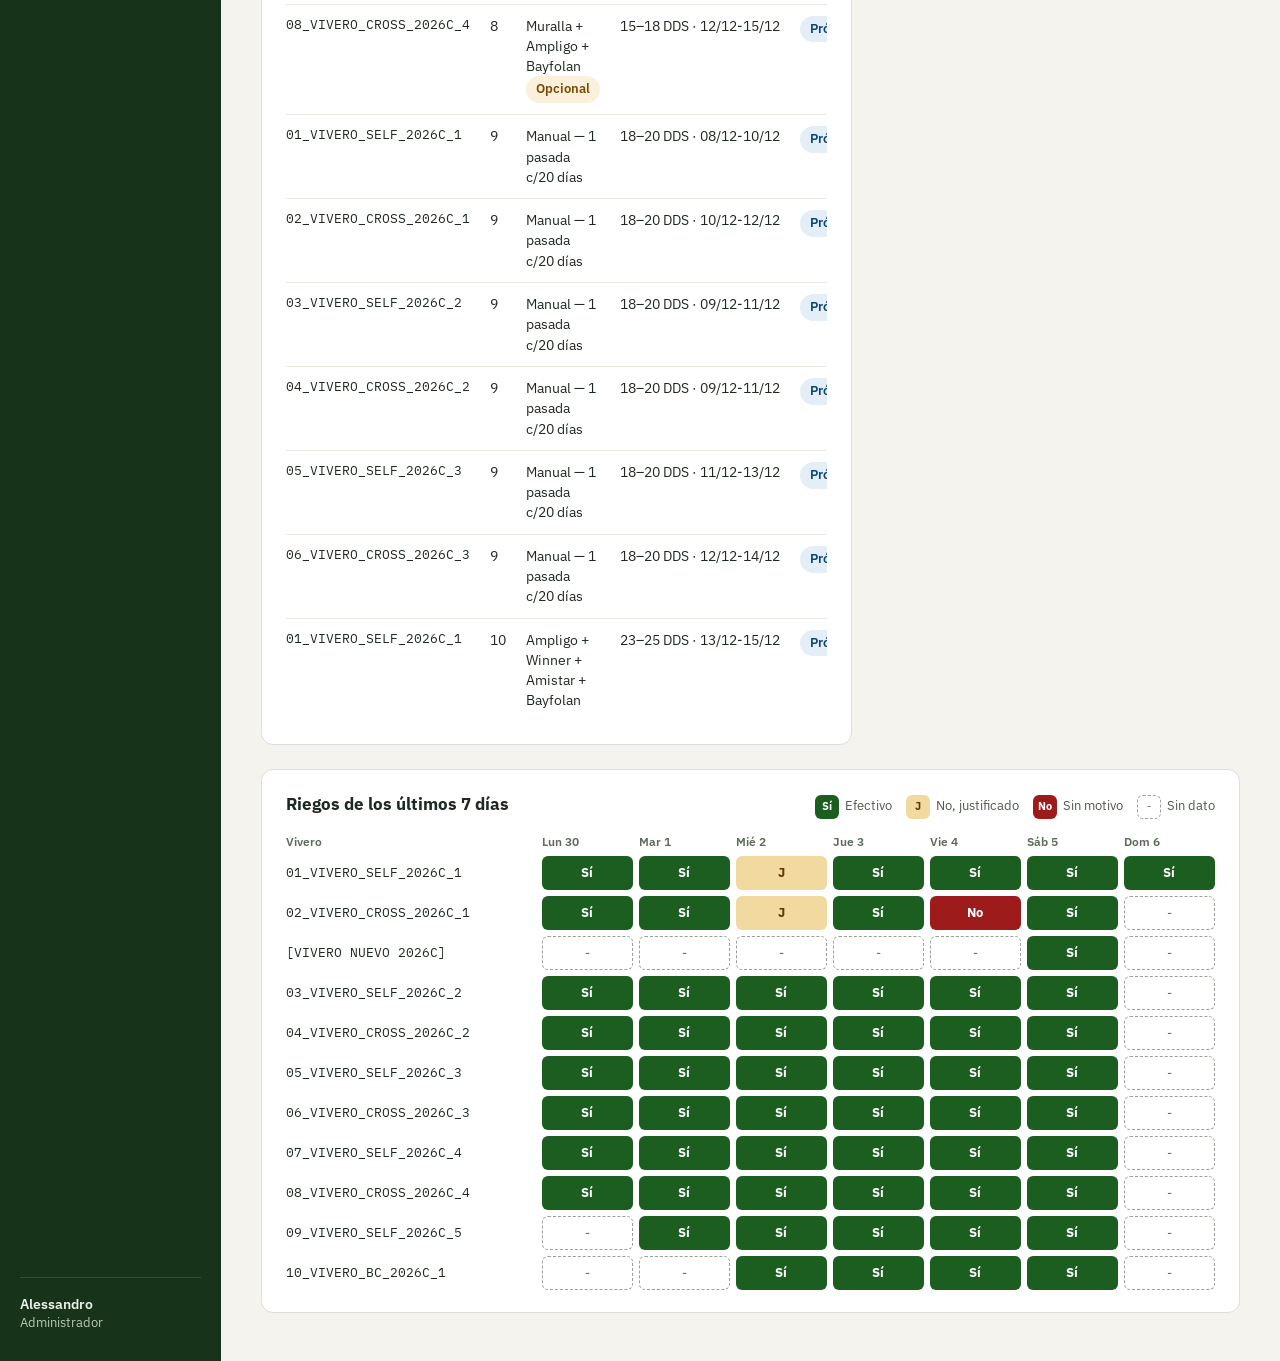
==== commit 6ff57ef8: "Add files via upload" ====
--- a/bitacora viveros.html
+++ b/bitacora viveros.html
@@ -106,7 +106,7 @@
 
 /* -------- En el télefono el menú se vuelve una barra horizontal arriba */
 @media (max-width: 820px) {
-    .sidebar { max-width: none; flex-basis: 100%; padding: 14px 16px; gap: 10px; }
+    .sidebar { max-width: none; min-width: 0; flex-basis: 100%; padding: 14px 16px; gap: 10px; }
     .nav-links { flex-direction: row; overflow-x: auto; gap: 6px; }
     .nav-links a { white-space: nowrap; }
     .nav-user { display: none; }
@@ -287,6 +287,43 @@
 .btn-guardar { min-height: 54px; border-radius: 12px; border: 0; font-size: 17px; font-weight: 700; color: #FFF; width: 100%; }
 .btn-guardar.riego { background: var(--blue); }
 .btn-guardar.apli { background: var(--green); }
+
+/*Captura en tablet
+    - Teléfono (menos de 600 px): una sola columna, como antes.
+    - Tablet vertical (600 px o más): formulario más ancho y viveros en dos columnas.
+    - Tablet horizontal (1024 px o más, acostada): lista a la izquierda y formulario a la derecha. */
+.captura-cuerpo { display: flex; flex-direction: column; gap: 14px; }
+.lista-viveros { display: flex; flex-direction: column; gap: 8px; margin-top: 2px; }
+.captura-form { display: flex; flex-direction: column; gap: 14px; min-width: 0; }
+
+@media (min-width: 600px) {
+    .captura { max-width: 760px; }
+    .lista-viveros { display: grid; grid-template-columns: repeat(2, minmax(0, 1fr)); }
+}
+@media (min-width: 1024px) and (orientation: landscape) {
+    .captura { max-width: 1100px; }
+    .captura-cuerpo { display: grid; grid-template-columns: minmax(260px, 2fr) 3fr; gap: 20px; align-items: start; }
+    .lista-viveros { grid-template-columns: 1fr; max-height: calc(100vh - 240px); overflow: auto; padding-right: 4px; }
+}
+
+/* Lista de viveros en Captura: con muchos viveros no se amontona */
+.cuenta { font-weight: 400; color: var(--label); }
+.vivero-btn.hecho { background: var(--surface-soft); }
+.vivero-btn.hecho small { color: var(--ok-fg); }
+.cambiar-vivero { display: none; align-self: flex-start; }
+@media (max-width: 599px) {
+    /*En el teléfono, al elegir un vivero solo queda visible ese y el botón "Cambiar vivero" */
+    .con-seleccion .vivero-btn[aria-pressed=false] { display: none; }
+    .con-seleccion .chips { display: none; }
+    .con-seleccion .cambiar-vivero { display: inline-flex; }
+}
+
+/*-------------------- Pantalla Viveros ------------------------- */
+.grid-form { display: grid; grid-template-columns: repeat(3, minmax(0, 1fr)); gap: 14px ;}
+.grid-form .ancho { grid-column: 1 / -1; }
+@media (max-width: 820px) { .grid-form { grid-template-columns: minmax(0, 1fr); } }
+.form-vivero { border: 2px solid var(--green); }
+tr.fila-inactiva td { color: var(--muted); background: var(--surface-soft); }
 
 /* ------------------- Toast ------------------- */
 .toast {
@@ -309,6 +346,7 @@
             <div class="nav-links">
                 <a href="#/panel" data-route="panel">Panel general</a>
                 <a href="#/captura" data-route="captura">Captura en campo</a>
+                <a href="#/viveros" data-route="viveros">Viveros</a>
                 <a href="#/planes" data-route="planes">Planes</a>
                 <a href="#/sync" data-route="sync">Sincronización BMS</a>
             </div>
@@ -382,7 +420,7 @@
   archivo[12] = Object.assign({}, archivo[12], { num: 12 });                              // # repetido
 
   window.DATA = {
-    usuario: { nombre: 'Alessandro', rol: 'Administrador' },
+    usuario: { nombre: 'Alessandro', rol: 'Administrador', lugar: 'Centro Experimental' },
 
     viveros: [
       { id: 21, nombre: '01_VIVERO_SELF_2026C_1', tipo: 'Self', lugar: 'Centro Experimental', temporada: '2026C', fecha_siembra: haceDias(16), activo: true, study_dbid: 1201 },
@@ -463,9 +501,60 @@
       tiposRiego: ['Goteo', 'Aspersión', 'Gravedad', 'Manual', 'Otro'],
       razonesRiegoNo: ['Lluvia / suelo húmedo', 'Falta de agua', 'Falla de bomba / equipo', 'Falta de personal', 'Decisión técnica', 'Otro (describir en observaciones)'],
       razonesAplicacionNo: ['Clima / lluvia', 'Falta de producto', 'Falta de personal', 'Decisión técnica', 'Otro (describir en observaciones)'],
-      etapas: ['VE', 'V0', 'V1', 'V2', 'V3', 'V4', 'V5–V6', 'V6–V7', 'V7–V9', 'V9–V10', 'V11–V12', 'VT', 'R1–R2', 'R3–R4']
-    }
+      etapas: ['VE', 'V0', 'V1', 'V2', 'V3', 'V4', 'V5-V6', 'V6-V7', 'V7-V9', 'V9-V10', 'V11-V12', 'VT', 'R1-R2', 'R3-R4'],
+      tiposVivero: ['Self', 'Cross']
+    },
+
+    // Estudios que existen en BMS. Sirven para vincular cada vivero con su estudio exacto
+    // (así la subida nocturna ya no busca por nombre).
+    //SUPABASE: se llenaría con la lista de estudios que trae clever-fuction desde BMS.
+    estudiosBMS: [
+      { study_dbid: 1058, nombre: '01 SLFAFCIM_2026B', temporada: '2026B' },
+      { study_dbid: 1059, nombre: '02 BCRAFCIM_2026B', temporada: '2026B' },
+      { study_dbid: 1060, nombre: '03 BC1_BlueLines_2026B', temporada: '2026B' },
+      { study_dbid: 1201, nombre: '01_VIVERO_SELF_2026C_1', temporada: '2026C' },
+      { study_dbid: 1202, nombre: '02_VIVERO_CROSS_2026C_1', temporada: '2026C' },
+      { study_dbid: 1203, nombre: '03_VIVERO_SELF_2026C_2', temporada: '2026C' },
+      { study_dbid: 1204, nombre: '04_VIVERO_CROSS_2026C_2', temporada: '2026C' },
+      { study_dbid: 1205, nombre: '05_VIVERO_SELF_2026C_3', temporada: '2026C' },
+      { study_dbid: 1206, nombre: '06_VIVERO_CROSS_2026C_3', temporada: '2026C' },
+      { study_dbid: 1207, nombre: '07_VIVERO_SELF_2026C_4', temporada: '2026C' },
+      { study_dbid: 1208, nombre: '08_VIVERO_CROSS_2026C_4', temporada: '2026C' },
+      { study_dbid: 1210, nombre: '10_VIVERO_BC_2026C_1', temporada: '2026C' },
+      { study_dbid: 1211, nombre: '11_VIVERO_NUEVO_2026C', temporada: '2026C' },
+      { study_dbid: 1212, nombre: '11_VIVERO_NUEVO_2026C (copia)', temporada: '2026C' }
+    ]
   };
+
+  // Viveros extra de 2026C para ver la app con una temporada completa (11 viveros).
+  // [id, nombre, tipo, días desde la siembra, study_dbid]
+  var extra2026C = [
+    [24, '03_VIVERO_SELF_2026C_2', 'Self', 15, 1203],
+    [25, '04_VIVERO_CROSS_2026C_2', 'Cross', 15, 1204],
+    [26, '05_VIVERO_SELF_2026C_3', 'Self', 13, 1205],
+    [27, '06_VIVERO_CROSS_2026C_3', 'Cross', 12, 1206],
+    [28, '07_VIVERO_SELF_2026C_4', 'Self', 10, 1207],
+    [29, '08_VIVERO_CROSS_2026C_4', 'Cross', 9, 1208],
+    [30, '09_VIVERO_SELF_2026C_5', 'Self', 5, null],
+    [31, '10_VIVERO_BC_2026C_1', 'Cross', 4, 1210]
+  ];
+  // A estos viveros se les generan registros "al día": riegos de los último 7 días
+  // y las aplicaciones del plan cuya ventana ya pasó, para que el panel se llene de atrasos.
+  var D = window.DATA;
+  extra2026C.forEach(function (x) {
+    var dds = x[3];
+    D.viveros.push({ id: x[0], nombre: x[1], tipo: x[2], lugar: 'Centro Experimental', temporada: '2026C',
+      fecha_siembra: haceDias(dds), activo: true, study_dbid: x[4] });
+    for (var d = Math.min(6, dds); d >= 1; d--) {
+      D.registro_riegos.push({ vivero_id: x[0], fecha_riego: haceDias(d), riego_efectivo: 'SI', tipo_riego: 'Goteo', razon_no: '', marca_temporal: marca(d, '06:50') });
+    }
+    filasPlanBase.forEach(function (f) {
+      if (f[2] < dds) {
+        D.registro_aplicaciones.push({ vivero_id: x[0], num_aplicacion: String(f[0]), realizado: 'SI',
+          fecha_real: haceDias(dds - f[1]), marca_temporal: marca(dds - f[1], '07:30') });
+      }
+    });
+  });
 })();
 </script>
     <script>
@@ -494,6 +583,7 @@
     function deISO(s) { var p = String(s).split('-'); return new Date(+p[0], +p[1] - 1, +p[2]); }
     function sumarDias(d, n) { var x = new Date(d); x.setDate(x.getDate() + n); return x; }
     function diasEntre(a, b) { return Math.round((b - a) / 86400000); }
+    function ddmmaaaa(s) { var p = String(s).split('-'); return p[2] + '/' + p[1] + '/' + p[0]; }
     function ddmm(d) { return String(d.getDate()).padStart(2, '0') + '/' + String(d.getMonth() + 1).padStart(2, '0'); } 
     var DIAS = ['Dom', 'Lun', 'Mar', 'Mié', 'Jue', 'Vie', 'Sáb'];
     var MESES = ['enero', 'febrero', 'marzo', 'abril', 'mayo', 'junio', 'julio', 'agosto', 'septiembre', 'octubre', 'noviembre', 'diciembre'];
@@ -537,6 +627,12 @@
         return D.registro_aplicaciones.filter(function (r) { return r.vivero_id === viveroId && r.realizado !== 'NO'; })
             .map(function (r) { return String(r.num_aplicacion); });
     }
+    function estudioPorId(id) { return D.estudiosBMS.filter(function (e) { return e.study_dbid === id; })[0];}
+    // Vivero que ya se usa un estudio en BMS (sin contar el que ya se está editando)
+    function viveroConEstudio(studyId, exceptoId) {
+        return D.viveros.filter(function (v) { return v.study_dbid === studyId && v.id !== exceptoId; })[0];
+    }
+    function porNombre(a, b) { return a.temporada === b.temporada ? a.nombre.localeCompare(b.nombre) : (a.temporada < b.temporada ? 1 : -1); }
     function riegosDe(viveroId, fechaISO) {
         return D.registro_riegos.filter(function (r) { return r.vivero_id === viveroId && r.fecha_riego === fechaISO; });
     }
@@ -573,6 +669,8 @@
         filtro: { temporada: '2026C', lugar: 'Centro Experimental' },
         planes: { tipo: 'aplicaciones', lugar: 'Centro Experimental', temporada: '2026C', archivo: null, filas: null },
         captura: nuevaCaptura('riego'),
+        capturaLugar: D.usuario.lugar || 'Todos',
+        viveros: { temporada: '2026C', lugar: 'Todos', ver: 'activos', form: null },
         enLinea: navigator.onLine
     };
     function nuevaCaptura(modo) {
@@ -895,7 +993,7 @@
                             '<td class="kpi-sub">' + (v.study_dbid ? 'Estudio ' + v.study_dbid + ' · instancia confirmada' : 'Sin asignar') + '</td>' +
                             '<td>'  + (x.ap_filas ? x.ap_filas + ' filas' : '-') + '</td><td>' + (x.r_filas ? x.r_filas + ' filas' : '-') + '</td>' +
                             '<td><span class="pill ' + e.cls + '">' + e.txt + '</span>' + (x.error ? '<div class="kpi-sub" style="margin-top:4px">' + esc(x.error) + '</div>' : '') + '</td>' +
-                            '<td style="text-align:right"><button type="button" class="btn btn-sm" data-action="sync-accion" data-valor="' + esc(e.accion) + '" data-vivero="' + esc(v.nombre) + '">' + e.accion + '</button></td></tr>';
+                            '<td style="text-align:right"><button type="button" class="btn btn-sm" data-action="sync-accion" data-valor="' + esc(e.accion) + '" data-vivero="' + esc(v.nombre) + '" data-id="' + v.id + '">' + e.accion + '</button></td></tr>';
                     }).join('') +
                 '</tbody></table></div>' +
             '</section>' +
@@ -916,46 +1014,194 @@
     }
 
     // --------------------------------------------------
+    // PANTALLA 5 · VIVEROS
+    // Alta, edición, activar/desactivar y vínculo exacto con el estudio de BMS.
+    // --------------------------------------------------
+    function formVivero(v) {
+        return v ? { id: v.id, nombre: v.nombre, tipo: v.tipo, lugar: v.lugar, temporada: v.temporada,
+                     fecha_siembra: v.fecha_siembra, activo: v.activo, study_dbid: v.study_dbid ? String(v.study_dbid) : '' }
+                 : { id: null, nombre: '', tipo: 'Self', lugar: D.usuario.lugar || '', temporada: estado.viveros.temporada !== 'Todas' ? estado.viveros.temporada: '',
+                     fecha_siembra: aISO(hoy()), activo: true, study_dbid: ''};
+    }
+
+    function renderViveros() {
+        var f = estado.viveros;
+        var temporadas = ['Todas'].concat(unicos(D.viveros.map(function (v) { return v.temporada; })).sort().reverse());
+        var lugares = ['Todos'].concat(unicos(D.viveros.map(function (v) { return v.lugar; })));
+        var lista = D.viveros.filter(function (v) {
+            return (f.temporada === 'Todas' || v.temporada === f.temporada) && (f.lugar === 'Todos' || v.lugar === f.lugar) &&
+                (f.ver === 'todos' || (f.ver === 'activos') === v.activo);
+        }).sort(porNombre);
+        var sinVincular = lista.filter(function (v) { return v.activo && !v.study_dbid; });
+
+        return '' +
+            '<header class="page-head">' +
+                '<div><div class="eyebrow">Viveros · datos de ejemplo</div><h1>Viveros</h1>' +
+                    '<p class="lead">Da de alta los viveros de cada temporada y vincúlalos con su estudio de BMS. La subida nocturna usa ese número exacto, ya no busca por nombre.</p></div>' +
+                '<button type="button" class="btn btn-primary" data-action="viv-nuevo">+ Nuevo vivero</button>' +
+            '</header>' +
+
+            (f.form ? formularioVivero(f.form) : '') +
+
+            '<section class="card">' +
+                '<div class="card-head">' +
+                    '<div class="field-inline">' +
+                        '<label class="field">Temporada<select data-bind="viveros.temporada">' + opciones(temporadas, f.temporada) + '</select></label>' +
+                        '<label class="field">Lugar<select data-bind="viveros.lugar">' + opciones(lugares, f.lugar) + '</select></label>' +
+                        '<div class="field">Mostrar<div class="seg">' +
+                            [['activos', 'Activos'], ['inactivos', 'Inactivos'], ['todos', 'Todos']].map(function (o) {
+                                return '<button type="button" class="verde" data-action="viv-ver" data-valor="' + o[0] + '" aria-pressed="' + (f.ver === o[0]) + '">' + o[1] + '</button>';
+                            }).join('') +
+                        '</div></div>' +
+                    '</div>' +
+                    '<span class="kpi-sub">' + lista.length + ' vivero(s)</span>' +
+                '</div>' +
+                (sinVincular.length ? '<div class="notice warn"><b>' + sinVincular.length + ' vivero(s) activo(s) sin estudio de BMS.</b> No se subirán a BMS hasta vincularlos: ' +
+                    sinVincular.map(function (v) { return esc(v.nombre); }).join(', ') + '.</div>' : '') +
+                (lista.length ?
+                    '<div class="table-wrap"><table style="min-width:760px"><thead><tr><th>Vivero</th><th>Siembra</th><th>Estudio en BMS</th><th>Estado</th><th><span class="oculto">Acciones</span></th></tr></thead><tbody>' +
+                    lista.map(function (v) {
+                        var e = v.study_dbid ? estudioPorId(v.study_dbid) : null;
+                        return '<tr' + (v.activo ? '' : ' class="fila-inactiva"') + '>' +
+                            '<td><div class="mono" style="font-weight:500">' + esc(v.nombre) + '</div><div class="kpi-sub">' + esc(v.tipo + ' · ' + v.lugar + ' · ' + v.temporada) + '</div></td>' +
+                            '<td style="white-space:nowrap">' + esc(ddmmaaaa(v.fecha_siembra)) + '<div class="kpi-sub">' + ddsDe(v) + ' DDS</div></td>' +
+                            '<td>' + (v.study_dbid 
+                                ? '<span class="pill ok">Estudio ' + v.study_dbid + '</span>' + (e && e.nombre !== v.nombre ? '<div class="kpi-sub" style="margin-top:4px">En BMS: ' + esc(e.nombre) + '</div>' : '')
+                                : '<span class="pill warn">Sin vincular</span>') + '</td>' +
+                            '<td>' + (v.activo ? '<span class="pill ok">Activo</span>' : '<span class="pill info">Inactivo</span>') + '</td>' +
+                            '<td style="text-align:right;white-space:nowrap">' +
+                                '<button type="button" class="btn btn-sm" data-action="viv-editar" data-valor="' + v.id + '">' + (v.study_dbid ? 'Editar' : 'Vincular') + '</button> ' +
+                                '<button type="button" class="btn btn-sm" data-action="viv-activo" data-valor="' + v.id + '">' + (v.activo ? 'Desactivar' : 'Activar') + '</button>' +
+                            '</td></tr>';
+                        }).join('') + '</tbody></table></div>'
+                        : '<div class="notice muted">No hay viveros con este filtro.</div>') +
+                    '</section>';
+    }
+
+    function formularioVivero(fv) { 
+        var cat = D.catalogos;
+        var lugares = unicos(D.viveros.map(function (v) { return v.lugar; }));
+        var estudios = D.estudiosBMS.filter(function (e) { return !fv.temporada || e.temporada === fv.temporada; });
+        var elegido = fv.study_dbid ? estudioPorId(Number(fv.study_dbid)): null;
+        var dds = fv.fecha_siembra ? diasEntre(deISO(fv.fecha_siembra), hoy()) : null;
+
+        return '<section class="card form-vivero">' +
+            '<div class="card-head"><h2>' + (fv.id ? 'Editar vivero' : 'Nuevo vivero') + '</h2>' +
+                '<button type="button" class="btn btn-sm" data-action="viv-cancelar">Cancelar</button></div>' +
+            '<div class="grid-form">' +
+                '<label class="field ancho">Nombre del vivero<input type="text" data-bind="viveros.form.nombre" value="' + esc(fv.nombre) + '" placeholder="Ej: 12_VIVERO_SELF_2026C_6" autocomplete="off"></label>' +
+                '<div class="field">Tipo<div class="seg">' + cat.tiposVivero.map(function (t) {
+                    return '<button type="button" class="verde" data-action="viv-tipo" data-valor="' + esc(t) + '" aria-pressed="' + (fv.tipo === t) + '">' + esc(t) + '</button>';
+                }).join('') + '</div></div>' +
+                '<label class="field">Lugar<select data-bind="viveros.form.lugar">' + opciones(lugares, fv.lugar) + '</select></label>' +
+                '<label class="field">Temporada<input type="text" data-bind="viveros.form.temporada" value="' + esc(fv.temporada) + '" placeholder="Ej: 2026C" maxlength="5"></label>' +
+                '<label class="field">Fecha de siembra<input type="date" data-bind="viveros.form.fecha_siembra" value="' + esc(fv.fecha_siembra) + '" max="' + aISO(hoy()) + '">' +
+                    '<span class="kpi-sub" style="font-weight:400">' + (dds !== null && dds >= 0 ? 'Hoy: ' + dds + ' DDS' : '') + '</span></label>' +
+                '<div class="field">¿Activo?<div class="seg">' +
+                    '<button type="button" class="si" data-action="viv-form-activo" data-valor="1" aria-pressed="' + fv.activo + '">Sí</button>' +
+                    '<button type="button" class="no" data-action="viv-form-activo" data-valor="0" aria-pressed="' + !fv.activo + '">No</button>' +
+                '</div></div>' +
+                '<label class="field ancho">Estudio en BMS<select data-bind="viveros.form.study_dbid"><option value="">- Sin vincular por ahora -</option>' +
+                    estudios.map(function (e) {
+                        var usado = viveroConEstudio(e.study_dbid, fv.id);
+                        return '<option value="' + e.study_dbid + '"' + (String(e.study_dbid) === fv.study_dbid ? ' selected' : '') + (usado ? ' disabled' : '') + '>' +
+                            e.study_dbid + ' · ' + esc(e.nombre) + (usado ? ' (ya vinculado a ' + esc(usado.nombre) + ')' : '') + '</option>';
+                    }).join('') + '</select>' +
+                    '<span class="kpi-sub" style="font-weight:400">Elige el estudio exacto. Solo se muestran los de la temporada ' + esc(fv.temporada || '') + '.</span></label>' +
+                '</div>' +
+                (elegido && elegido.nombre !== fv.nombre.trim() ? '<div class="notice warn">El estudio elegido se llama <b>' + esc(elegido.nombre) + '</b> en BMS y el vivero <b>' + esc(fv.nombre || '(sin nombre)') + '</b>. Verifica que sea correcto antes de guardar.</div>': '') +
+                (elegido && elegido.nombre === fv.nombre.trim() ? '<div class="notice muted">✓ El nombre coincide con el estudio de BMS.</div>' : '') +
+                '<div class="field-inline"><button type="button" class="btn btn-primary" data-action="viv-guardar">' + (fv.id ? 'Guardar cambios' : 'Crear vivero') + '</button></div>' +
+            '</section>';
+    }
+
+    function guardarVivero() {
+        var fv = estado.viveros.form;
+        var nombre = fv.nombre.trim(), temporada = fv.temporada.trim().toUpperCase();
+        if (!nombre) return toast('Escribe el nombre del vivero', true);
+        if (!/^\d{4}[A-Z]$/.test(temporada)) return toast('La temporada debe tener el formato 2026C', true);
+        if (!fv.lugar) return toast('Elige el lugar', true);
+        if (!fv.fecha_siembra) return toast('Indica la fecha de siembra', true);
+        if (fv.fecha_siembra > aISO(hoy())) return toast('La fecha de siembra no puede ser futura', true);
+        var repetido = D.viveros.filter(function (v) { return v.id !== fv.id && v.temporada === temporada && v.nombre.toLowerCase() === nombre.toLowerCase(); })[0];
+        if (repetido) return toast('Ya existe un vivero con ese nombre en ' + temporada, true);
+        var study = fv.study_dbid ? Number(fv.study_dbid) : null;
+        if (study && viveroConEstudio(study, fv.id)) return toast('Ese estudio de BMS ya está vinculado a otro vivero', true);
+
+        var datos = { nombre: nombre, tipo: fv.tipo, lugar: fv.lugar, temporada: temporada, fecha_siembra: fv.fecha_siembra, activo: fv.activo, study_dbid: study };
+        if (fv.id){
+            // SUPABASE: update viveros set ... where id = fv.id
+            Object.assign(viveroPorId(fv.id), datos);
+            toast('Vivero actualizado');
+        } else {
+            //SUPABASE: insert into viveros (...) returning id
+            datos.id = D.viveros.reduce(function (m, v) { return Math.max(m, v.id); }, 0) + 1;
+            D.viveros.push(datos);
+            toast('Vivero creado' + (study ? '' : ' · recuerda vincularlo con BMS'));
+        }
+        estado.viveros.form = null;
+        render();
+     }
+    // --------------------------------------------------
     // PANTALLA 4 · CAPTURA EN CAMPO
     // --------------------------------------------------
     function renderCaptura() {
         var c = estado.captura;
         var hoyISO = aISO(hoy());
-        var viveros = viverosActivos();
         var v = c.viveroId ? viveroPorId(c.viveroId) : null;
         var esRiego = c.modo === 'riego';
         var previos = v && esRiego ? riegosDe(v.id, c.fecha) : [];
         var cat = D.catalogos;
+        
+        // Filtro por lugar: con muchos viveros, cada equipo ve solo los de su lagar
+        var activos = viverosActivos();
+        var lugaresCap = unicos(activos.map(function (x) { return x.lugar; }));
+        var lugarCap = lugaresCap.indexOf(estado.capturaLugar) >= 0 ? estado.capturaLugar : 'Todos';
+        var viveros = activos.filter(function (x) { return lugarCap === 'Todos' || x.lugar === lugarCap; }).sort(porNombre);
 
         var red = estado.enLinea
             ? (D.pendientesEnvio ? '<div class="estado-red offline">' + D.pendientesEnvio + ' registros pendientes de enviar</div>' : '<div class="estado-red online">En línea · todo enviado</div>')
             : '<div class="estado-red offline">Sin señal · ' + D.pendientesEnvio + ' registros se enviarán al volver la conexión</div>';
 
+        var  chipsLugar = lugaresCap.length > 1 ? '<div class="chips">' + lugaresCap.concat(['Todos']).map(function (l) {
+            return '<button type="button" data-action="cap-lugar" data-valor="' + esc(l) + '" aria-pressed="' + (lugarCap === l) + '">' + esc(l) + '</button>';
+        }).join('') + '</div>' : '';
+
         var listaViveros = viveros.map(function (x) {
-            var riegoHoy = riegosDe(x.id, hoyISO)[0];
-            var sub = ddsDe(x) + ' DDS  · ' + x.lugar + ' · '  + (riegoHoy ? 'Riego de hoy registrado (' + horaDe(riegoHoy.marca_temporal) + ')' :  'Sin riego hoy');
-            return '<button type="button" class="vivero-btn" data-action="cap-vivero" data-valor="' + x.id + '" aria-pressed="' + (c.viveroId === x.id) + '">' +
+            var riegosHoy = riegosDe(x.id, hoyISO)[0];
+            var sub = ddsDe(x) + ' DDS · ' + (lugarCap === 'Todos' ? x.lugar + ' · ' : '') + (riegosHoy ? 'Riego de hoy ✓ ' + horaDe(riegosHoy.marca_temporal) : 'Sin riego hoy');
+            return '<button type="button" class="vivero-btn' + (riegosHoy ? ' hecho' : '') +  '" data-action="cap-vivero" data-valor="' + x.id + '" aria-pressed="' + (c.viveroId === x.id) + '">' +
                 '<span class="mono">' + esc(x.nombre) + '</span><small>' + esc(sub) + '</small></button>';
         }).join('');
 
         var cuerpo = !v ? '' : (esRiego ? camposRiego(c, previos, cat) : camposAplicacion(c, v, cat));
-        var etiquetaGuardar = esRiego ? (previos.length ? 'Guardar segundo riego' : 'Guardar riego') : 'Guardar aplicación';
-
+        var etiquetaGuardar = esRiego ? (previos.length ? 'Guardar segundo riego ' : 'Guardar riego') : 'Guardar aplicación';
+        
         return '' +
-            '<div class="captura">' +
+            '<div class="captura">' + 
                 '<div class="captura-head">' +
-                    '<div><div style="font-size:17px;font-weight:700">Captura en campo</div><small>' + esc(D.usuario.nombre) + '  · el responsable se llena solo</small></div>' +
+                    '<div><div style="font-size:17px;font-weight:700">Captura en campo</div><small>' + esc(D.usuario.nombre) + ' · el responsable se llena solo</small></div>' +
                     red +
                 '</div>' +
                 '<div class="seg" role="group" aria-label="Tipo de registro">' +
                     '<button type="button" class="azul" data-action="cap-modo" data-valor="riego" aria-pressed="' + esRiego + '">Riego</button>' +
                     '<button type="button" class="verde" data-action="cap-modo" data-valor="apli" aria-pressed="' + !esRiego + '">Aplicación</button>' +
                 '</div>' +
-                '<div class="field">Vivero<div style="display:flex;flex-direction:column;gap:8px;margin-top:2px">' + listaViveros + '</div></div>' +
-                (v ? cuerpo : '<div class="notice muted">Elige un vivero para continuar.</div>') +
-                (v ? '<label class="field">Observaciones<textarea data-bind="captura.obs" placeholder="Condiciones, notas...">' + esc(c.obs) + '</textarea></label>' : '') +
-                (v ? '<button type="button" class="btn-guardar ' + (esRiego ? 'riego' : 'apli') + '" data-action="cap-guardar">' + etiquetaGuardar + '</button>' : '') +
-            '</div>';
+                '<div class="captura-cuerpo">' +
+                    '<div class="field captura-lista' + (v ? ' con-seleccion' : '') + '">' +
+                        '<span>Vivero <span class="cuenta">(' + viveros.length + ')</span></span>' +
+                        chipsLugar +
+                        '<div class="lista-viveros">' + listaViveros + '</div>' +
+                        // En el teléfono, al elegir un vivero la lista se contrae y aparece este botón
+                        '<button type="button" class="btn btn-sm cambiar-vivero" data-action="cap-cambiar">Cambiar vivero</button>' +
+                    '</div>' +
+                    '<div class="captura-form">' +
+                        (v ? cuerpo : '<div class="notice muted">Elige un vivero para continuar.</div>') +
+                        (v ? '<label class="field">Observaciones<textarea data-bind="captura.obs" placeholder="Condiciones, notas...">' + esc(c.obs) + '</textarea></label>' : '') +
+                        ( v ? '<button type="button" class="btn-guardar ' + (esRiego ? 'riego' : 'apli') + '" data-action="cap-guardar">' + etiquetaGuardar + '</button>' : '') +
+                    '</div>' +
+                '</div>' +
+            '</div>' ;
     }
 
     function camposRiego(c, previos, cat) {
@@ -1048,7 +1294,7 @@
     //-------------------------------------------------------------
     // NAVEGACIÓN Y EVENTOS
     //-------------------------------------------------------------
-    var rutas = { panel: renderPanel, planes: renderPlanes, sync: renderSync, captura: renderCaptura };
+    var rutas = { panel: renderPanel, planes: renderPlanes, sync: renderSync, captura: renderCaptura, viveros: renderViveros };
     function rutaActual() {
         var r = (location.hash || '').replace(/^#\/?/, '');
         return rutas[r] ? r : 'panel';
@@ -1084,7 +1330,28 @@
             case 'plan-publicar': toast('Diseño: aqui se guardaría la nueva versión en Supabase'); break;
             case 'plan-borrador': toast('Diseño: aquí se guardaría el borrador en Supabase'); break;
             case 'sync-ahora': toast('Diseño: aquí se llamaría a la Edge Function de sincronización'); break;
-            case 'sync-accion': toast('Diseño: «' + val + '» para ' + el.getAttribute('data-vivero')); break;
+            case 'sync-accion':
+                if (val === 'Vincular') { estado.viveros.form = formVivero(viveroPorId(Number(el.getAttribute('data-id')))); location.hash = '#/viveros'; break; }
+                toast('Diseño: «' + val + '» para ' + el.getAttribute('data-vivero')); break;
+            case 'cap-lugar':
+                estado.capturaLugar = val;
+                var vSel = viveroPorId(c.viveroId);
+                if (vSel && val !== 'Todos' && vSel.lugar !== val) { c.viveroId = null; c.planNum = ''; }
+                render(); break;
+            case 'cap-cambiar': c.viveroId = null; c.planNum = ''; render(); break;
+            case 'viv-nuevo': estado.viveros.form = formVivero(null); render(); window.scrollTo(0, 0); break;
+            case 'viv-editar': estado.viveros.form = formVivero(viveroPorId(Number(val))); render(); window.scrollTo(0, 0); break;
+            case 'viv-cancelar': estado.viveros.form = null; render(); break;
+            case 'viv-guardar': guardarVivero(); break;
+            case 'viv-tipo': estado.viveros.form.tipo = val; render(); break;
+            case 'viv-form-activo': estado.viveros.form.activo = val === '1'; render(); break;
+            case 'viv-ver': estado.viveros.ver = val; render(); break;
+            case 'viv-activo':
+                // SUPABASE: update viveros set activo = not activo where id = val
+                var vv =viveroPorId(Number(val));
+                vv.activo = !vv.activo;
+                toast(vv.activo ? 'Vivero activado: vuelve a aparecer en Captura' : 'Vivero desactivado: ya no aparece en Captura');
+                render(); break;
             case 'cap-modo': estado.captura = nuevaCaptura(val); estado.captura.viveroId = c.viveroId; render(); break;
             case 'cap-vivero': c.viveroId = Number(val); c.planNum = ''; render(); break;
             case 'cap-set':
@@ -1105,7 +1372,7 @@
         if (!b) return;
         asignar(b, el.value);
         if (b === 'planes.lugar' || b === 'planes.temporada') { estado.planes.archivo = null; estado.planes.filas = null; }
-        if (el.tagName === 'SELECT' || el.type === 'date') render();
+        if (el.tagName === 'SELECT' || el.type === 'date' || b.indexOf('viveros.form.') === 0) render();
     });
 
     //texto libre: se guarda sin volver a dibujar (para no perder el foco)
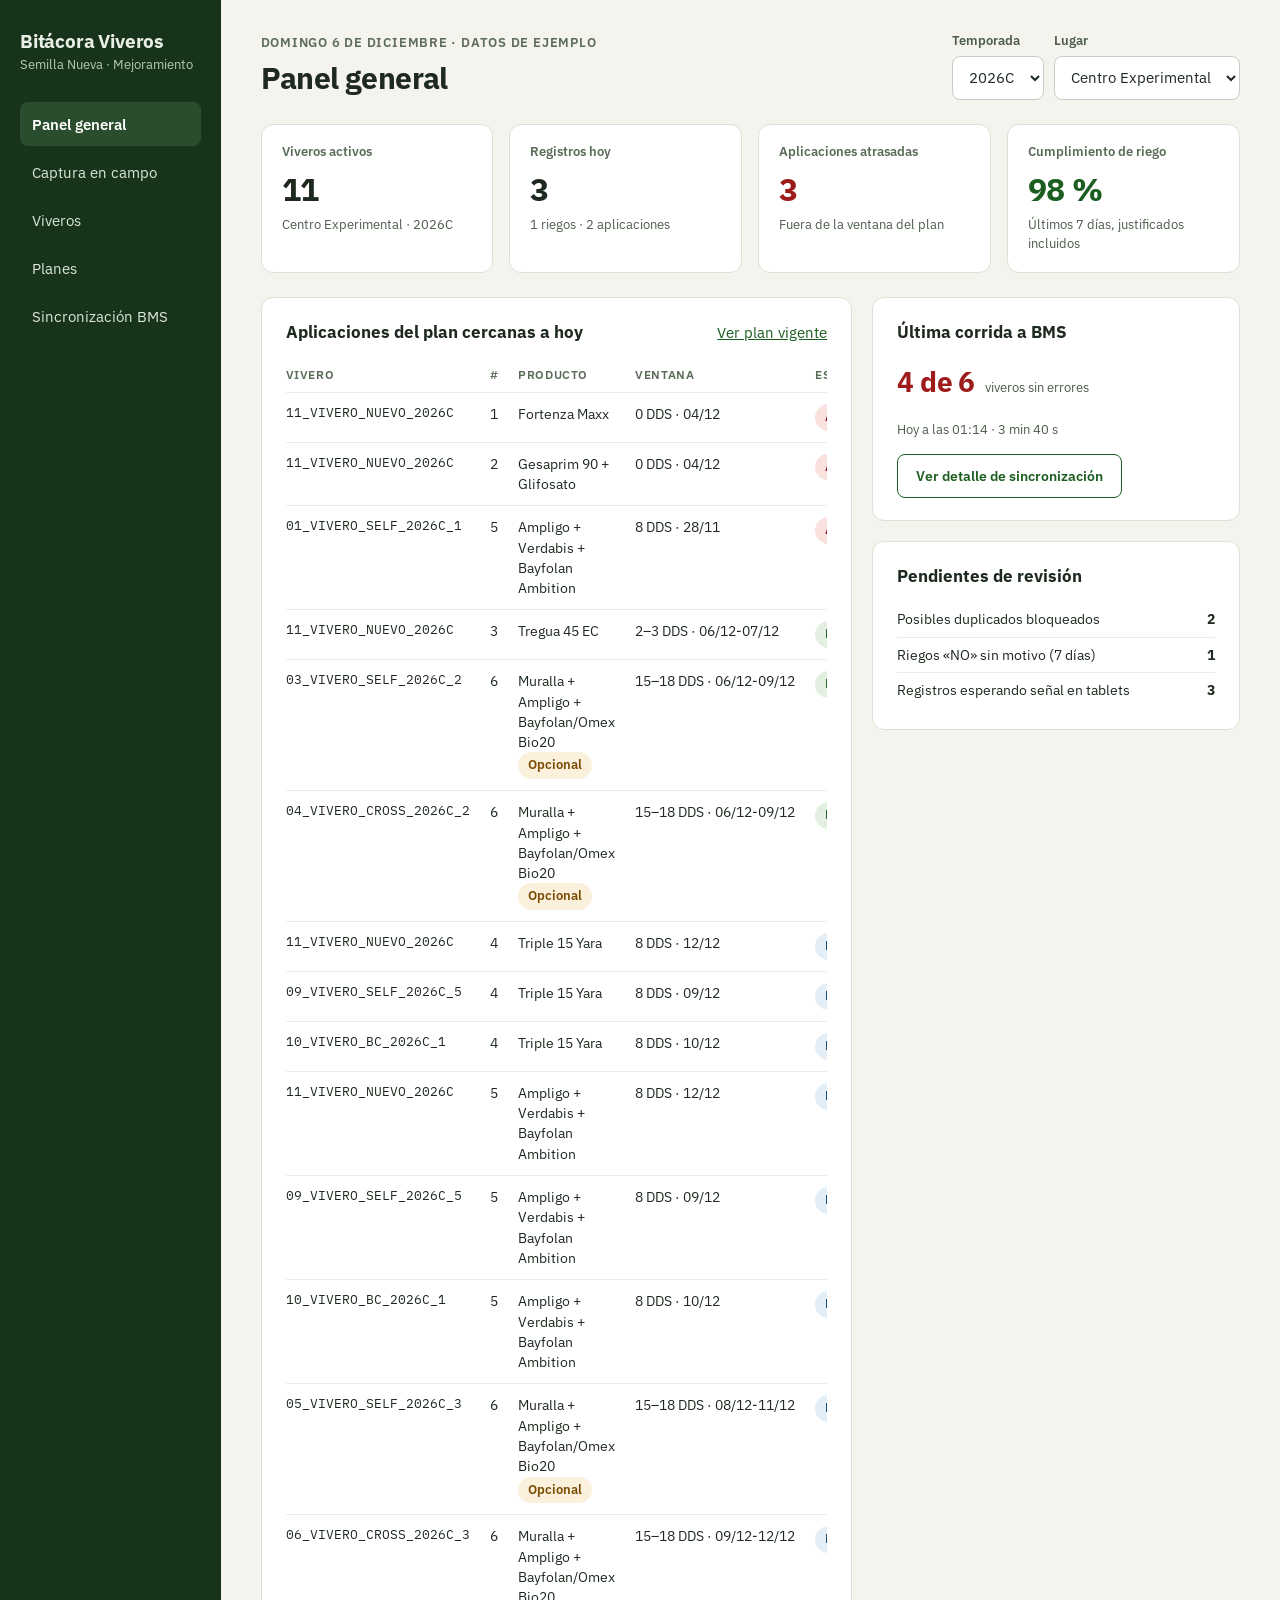
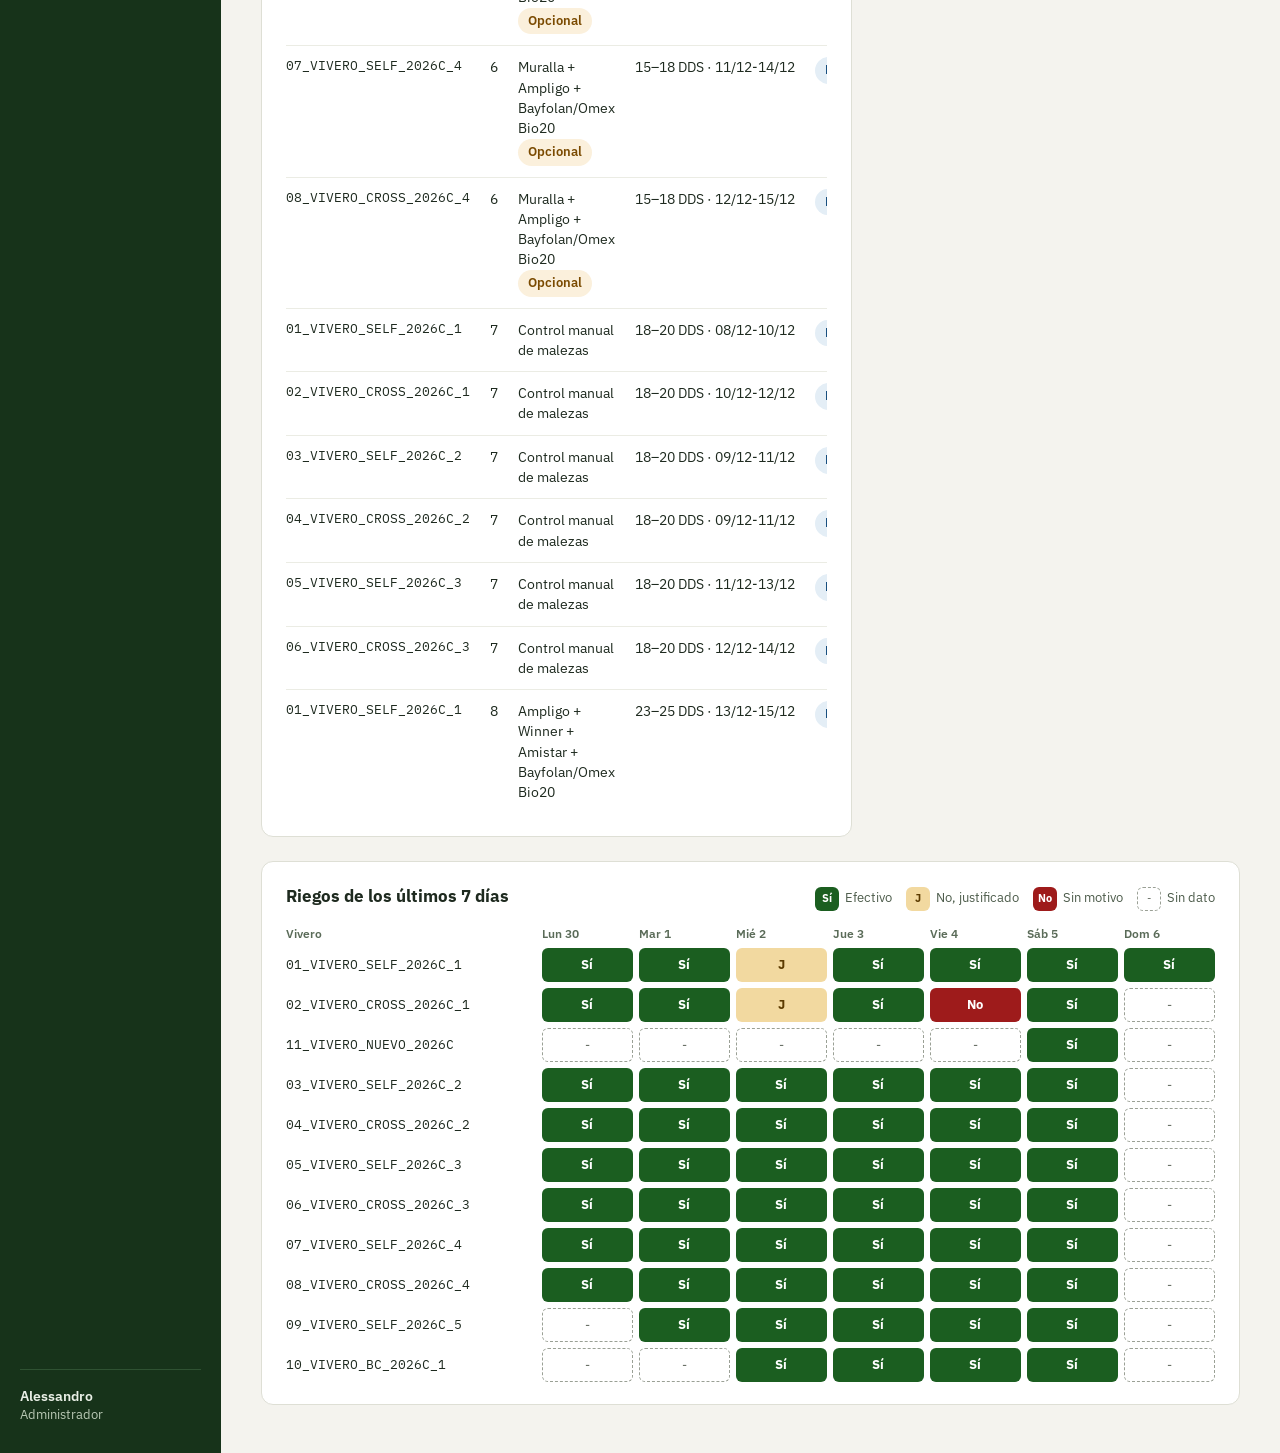
==== commit f39d864c: "Add files via upload" ====
--- a/bitacora viveros.html
+++ b/bitacora viveros.html
@@ -381,7 +381,31 @@
     return haceDias(diasAtras) + 'T' + hora + ':00-06:00';
   }
 
-  // Plan de aplicaciones base (el mismo de Ovejero 2026B)
+  // Plan real de Centro Experimental 2026C:
+  // "Plan de Protección de Viveros · Ciclo septiembre–enero 2026-2027" (18 aplicaciones).
+  // Columnas: [#, dds_inicio, dds_fin, dds_ventana, etapa, categoria, producto, dosis, observacion]
+  var filasPlanCE = [
+    [1, 0, 0, '0 DDS', 'Siembra', 'Tto. de Semilla', 'Fortenza Maxx', '6–8 ml/Kg semilla', ''],
+    [2, 0, 0, '0 DDS', 'V0 (pre-emergente)', 'Control de Malezas', 'Gesaprim 90 + Glifosato', '1.0–1.5 kg/mz + 2.0 L/mz', ''],
+    [3, 2, 3, '2–3 DDS', 'V0', 'Gusano nochero y plagas del suelo', 'Tregua 45 EC', '1.5–2.0 L/mz', ''],
+    [4, 8, 8, '8 DDS', 'V2–V3', 'Fertilización', 'Triple 15 Yara', '4 qq/mz', ''],
+    [5, 8, 8, '8 DDS', 'V2–V3', 'Plaga — Spiroplasma (1ra)', 'Ampligo + Verdabis + Bayfolan Ambition', '0.15 L/mz + 0.15 L/mz + 1 L/mz', ''],
+    [6, 15, 18, '15–18 DDS', 'V4–V5', 'Plaga — Spiroplasma (2da)', 'Muralla + Ampligo + Bayfolan/Omex Bio20', '0.15 L/mz + 0.15 L/mz + 1 L/mz', 'APLICACIÓN OPCIONAL según presión'],
+    [7, 18, 20, '18–20 DDS', 'V5–V6', 'Control de Malezas', 'Control manual de malezas', '1 pasada cada 10–20 días', 'Inicia control de malezas manual'],
+    [8, 23, 25, '23–25 DDS', 'V6–V7', 'Plaga — Spiroplasma / Spodoptera', 'Ampligo + Winner + Amistar + Bayfolan/Omex Bio20', '0.15 + 0.20 + 0.25 + 1 L/mz', ''],
+    [9, 25, 30, '25–30 DDS', 'V7–V9', 'Fertilización', 'Nitrostend + S', '4 qq/mz', ''],
+    [10, 25, 30, '25–30 DDS', 'V8–V9', 'Fungicida (1ra)', 'Amistar + Nativo', '0.50–0.70 + 0.15 L/mz', 'TSC / Helmintosporium'],
+    [11, 28, 30, '28–30 DDS', 'V8–V9', 'Plaga — Spodoptera', 'DeminFit + Certero + Muralla', '0.20 + 0.25 + 0.20 L/mz', ''],
+    [12, 35, 35, '35 DDS', 'V11–V12', 'Plaga — Spodoptera', 'Ampligo + Engeo', '0.20 + 0.20 L/mz', ''],
+    [13, 35, 40, '35–40 DDS', 'V12', 'Fertilización', 'Nitrostend + S', '3 qq/mz', ''],
+    [14, 45, 50, '45–50 DDS', 'VT', 'Fungicida (2da)', 'Amistar + Nativo', '0.50–0.70 + 0.15 L/mz', 'TSC / Helmintosporium'],
+    [15, 45, 50, '45–50 DDS', 'VT', 'Plaga — Spodoptera / Ácaros', 'Winner o DeminFit + Overon Speed', '0.20 + 0.20 L/mz', ''],
+    [16, 60, 65, '60–65 DDS', 'R1–R2', 'Fungicida (3ra)', 'Amistar + Nativo', '0.50–0.70 + 0.15 L/mz', ''],
+    [17, 65, 65, '65 DDS', 'R3–R4', 'Control de Malezas', 'Basta', '2 L/mz', ''],
+    [18, 60, 65, '60–65 DDS', 'R3–R4', 'Plaga — Spodoptera / Ácaros', 'Winner + Overon Speed', '0.20 + 0.20 L/mz', '']
+  ];
+
+  // Plan anterior de Ovejero 2026B (sigue vigente mientras haya viveros 2026B en cosecha)
   var filasPlanBase = [
     [1, 0, 0, '0 DDS', 'Siembra', 'Tto. Semilla', 'Fortenza Maxx', '6–8 ml / Kg semilla', ''],
     [2, 0, 3, '0–3 DDS', 'V0', 'Herbicida preemergente', 'Gesaprim 90 + Glifosato', '1.0–1.5 kg/mz + 2.0 L/mz', ''],
@@ -411,13 +435,13 @@
     });
   }
 
-  // "Archivo" de ejemplo que se carga en la pantalla Planes:
-  // trae 2 cambios y 2 errores a propósito para mostrar la validación.
-  var archivo = aFilas(filasPlanBase);
-  archivo[5] = Object.assign({}, archivo[5], { dosis: '7 qq/mz' });                     // #6 cambia
-  archivo[7] = Object.assign({}, archivo[7], { dds_inicio: 18, dds_fin: 15, dds_ventana: '18–15 DDS' }); // #8 error
-  archivo[9] = Object.assign({}, archivo[9], { producto: 'Ampligo + Winner + Amistar Top + Bayfolan' }); // #10 cambia
-  archivo[12] = Object.assign({}, archivo[12], { num: 12 });                              // # repetido
+  // "Archivo" de ejemplo que se carga en la pantalla Planes: una supuesta versión 2 del plan
+  // de Centro Experimental. Trae 2 cambios y 2 errores PUESTOS A PROPÓSITO para mostrar la validación.
+  var archivo = aFilas(filasPlanCE);
+  archivo[3] = Object.assign({}, archivo[3], { dosis: '5 qq/mz' });                       // #4 cambia la dosis
+  archivo[5] = Object.assign({}, archivo[5], { dds_inicio: 18, dds_fin: 15, dds_ventana: '18–15 DDS' }); // #6 error: DDS al revés
+  archivo[10] = Object.assign({}, archivo[10], { num: 10 });                              // #11 error: repite el número 10
+  archivo[11] = Object.assign({}, archivo[11], { producto: 'Ampligo + Overon Speed' });   // #12 cambia el producto
 
   window.DATA = {
     usuario: { nombre: 'Alessandro', rol: 'Administrador', lugar: 'Centro Experimental' },
@@ -425,7 +449,7 @@
     viveros: [
       { id: 21, nombre: '01_VIVERO_SELF_2026C_1', tipo: 'Self', lugar: 'Centro Experimental', temporada: '2026C', fecha_siembra: haceDias(16), activo: true, study_dbid: 1201 },
       { id: 22, nombre: '02_VIVERO_CROSS_2026C_1', tipo: 'Cross', lugar: 'Centro Experimental', temporada: '2026C', fecha_siembra: haceDias(14), activo: true, study_dbid: 1202 },
-      { id: 23, nombre: '[VIVERO NUEVO 2026C]', tipo: 'Cross', lugar: 'Centro Experimental', temporada: '2026C', fecha_siembra: haceDias(2), activo: true, study_dbid: null },
+      { id: 23, nombre: '11_VIVERO_NUEVO_2026C', tipo: 'Cross', lugar: 'Centro Experimental', temporada: '2026C', fecha_siembra: haceDias(2), activo: true, study_dbid: null },
       { id: 1, nombre: '01 SLFAFCIM_2026B', tipo: 'Self', lugar: 'Ovejero', temporada: '2026B', fecha_siembra: '2026-05-07', activo: true, study_dbid: 1058 },
       { id: 2, nombre: '02 BCRAFCIM_2026B', tipo: 'Cross', lugar: 'Ovejero', temporada: '2026B', fecha_siembra: '2026-05-11', activo: true, study_dbid: 1059 },
       { id: 3, nombre: '03 BC1_BlueLines_2026B', tipo: 'Cross', lugar: 'Ovejero', temporada: '2026B', fecha_siembra: '2026-05-18', activo: true, study_dbid: 1060 }
@@ -433,12 +457,12 @@
 
     planes: [
       { id: 'ce-2026c-v1', tipo: 'aplicaciones', lugar: 'Centro Experimental', temporada: '2026C', version: 1, estado: 'vigente',
-        nota: 'Provisional: copia del plan de Ovejero 2026B hasta que el equipo técnico confirme el definitivo.', filas: aFilas(filasPlanBase) },
+        nota: 'Plan de Protección de Viveros · ciclo septiembre–enero 2026-2027.', filas: aFilas(filasPlanCE) },
       { id: 'ov-2026b-v1', tipo: 'aplicaciones', lugar: 'Ovejero', temporada: '2026B', version: 1, estado: 'vigente',
         nota: 'Sigue vigente mientras haya viveros 2026B en cosecha.', filas: aFilas(filasPlanBase) }
     ],
 
-    planArchivoEjemplo: { nombre: 'Plan_CentroExperimental_2026C.xlsx', filas: archivo },
+    planArchivoEjemplo: { nombre: 'Plan_Proteccion_Viveros_2026-2027_v2.xlsx', filas: archivo },
 
     registro_aplicaciones: [
       { vivero_id: 21, num_aplicacion: '1', realizado: 'SI', fecha_real: haceDias(16), marca_temporal: marca(16, '07:10') },
@@ -507,7 +531,7 @@
 
     // Estudios que existen en BMS. Sirven para vincular cada vivero con su estudio exacto
     // (así la subida nocturna ya no busca por nombre).
-    //SUPABASE: se llenaría con la lista de estudios que trae clever-fuction desde BMS.
+    // SUPABASE: se llenaría con la lista de estudios que trae clever-function desde BMS.
     estudiosBMS: [
       { study_dbid: 1058, nombre: '01 SLFAFCIM_2026B', temporada: '2026B' },
       { study_dbid: 1059, nombre: '02 BCRAFCIM_2026B', temporada: '2026B' },
@@ -538,8 +562,8 @@
     [30, '09_VIVERO_SELF_2026C_5', 'Self', 5, null],
     [31, '10_VIVERO_BC_2026C_1', 'Cross', 4, 1210]
   ];
-  // A estos viveros se les generan registros "al día": riegos de los último 7 días
-  // y las aplicaciones del plan cuya ventana ya pasó, para que el panel se llene de atrasos.
+  // A estos viveros se les generan registros "al día": riegos de los últimos 7 días
+  // y las aplicaciones del plan cuya ventana ya pasó, para que el panel no se llene de atrasos.
   var D = window.DATA;
   extra2026C.forEach(function (x) {
     var dds = x[3];
@@ -548,7 +572,7 @@
     for (var d = Math.min(6, dds); d >= 1; d--) {
       D.registro_riegos.push({ vivero_id: x[0], fecha_riego: haceDias(d), riego_efectivo: 'SI', tipo_riego: 'Goteo', razon_no: '', marca_temporal: marca(d, '06:50') });
     }
-    filasPlanBase.forEach(function (f) {
+    filasPlanCE.forEach(function (f) {
       if (f[2] < dds) {
         D.registro_aplicaciones.push({ vivero_id: x[0], num_aplicacion: String(f[0]), realizado: 'SI',
           fecha_real: haceDias(dds - f[1]), marca_temporal: marca(dds - f[1], '07:30') });
@@ -1124,7 +1148,7 @@
         if (!fv.fecha_siembra) return toast('Indica la fecha de siembra', true);
         if (fv.fecha_siembra > aISO(hoy())) return toast('La fecha de siembra no puede ser futura', true);
         var repetido = D.viveros.filter(function (v) { return v.id !== fv.id && v.temporada === temporada && v.nombre.toLowerCase() === nombre.toLowerCase(); })[0];
-        if (repetido) return toast('Ya existe un vivero con ese nombre en ' + temporada, true);
+        if (repetido) return toast('Ya existe un vivero con ese nombre ' + temporada, true);
         var study = fv.study_dbid ? Number(fv.study_dbid) : null;
         if (study && viveroConEstudio(study, fv.id)) return toast('Ese estudio de BMS ya está vinculado a otro vivero', true);
 
